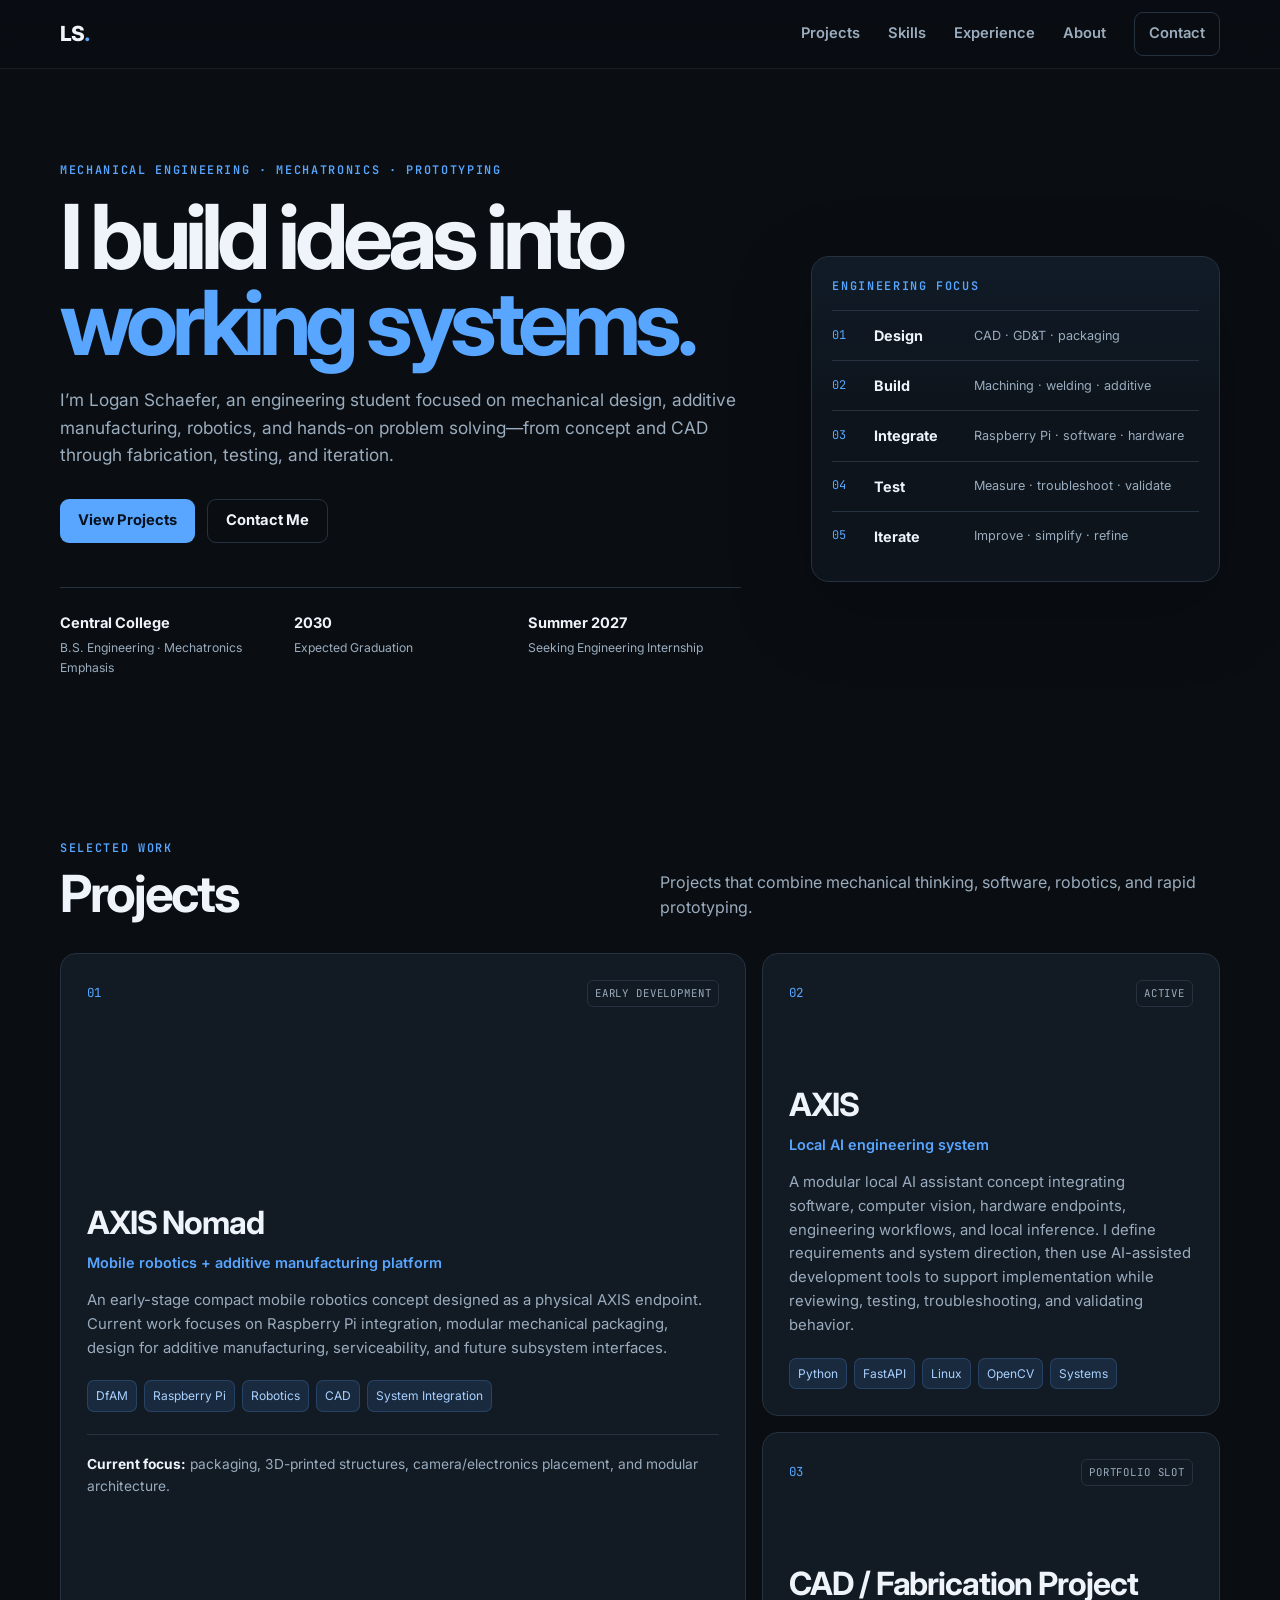
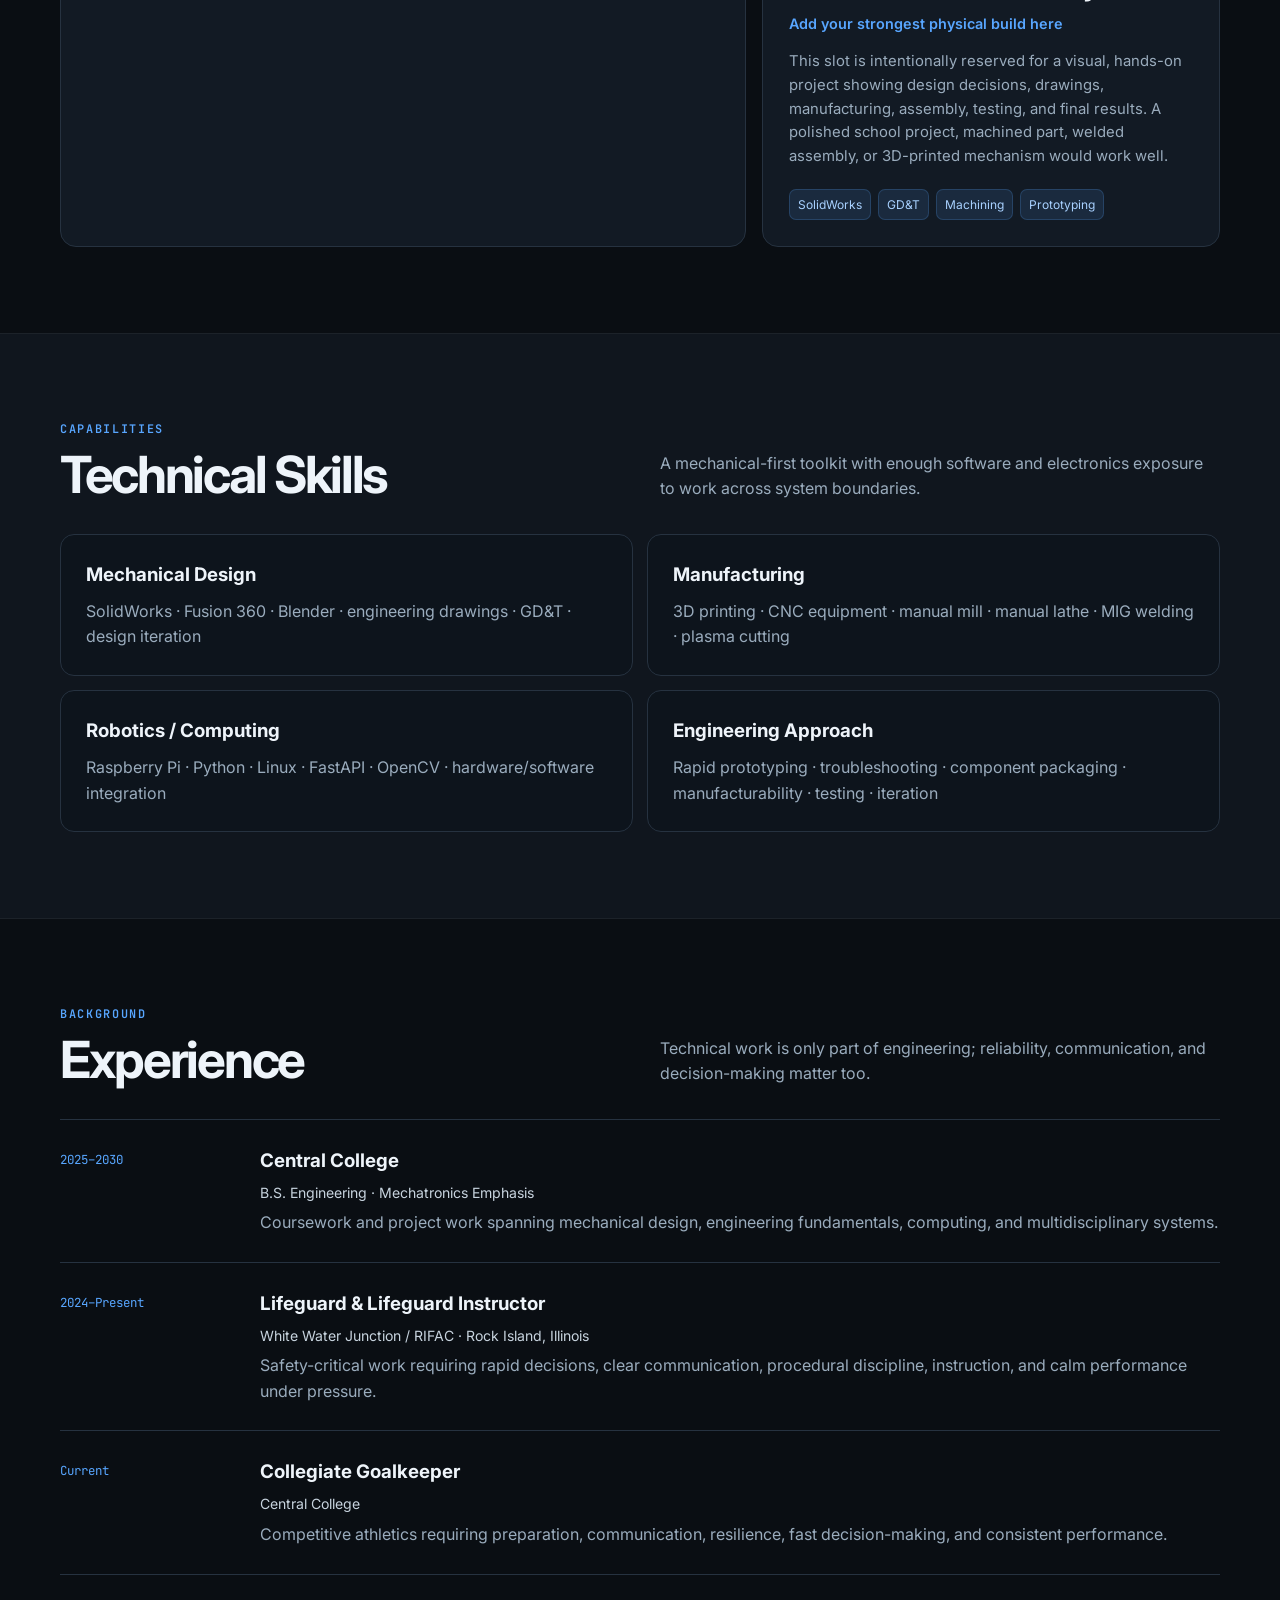
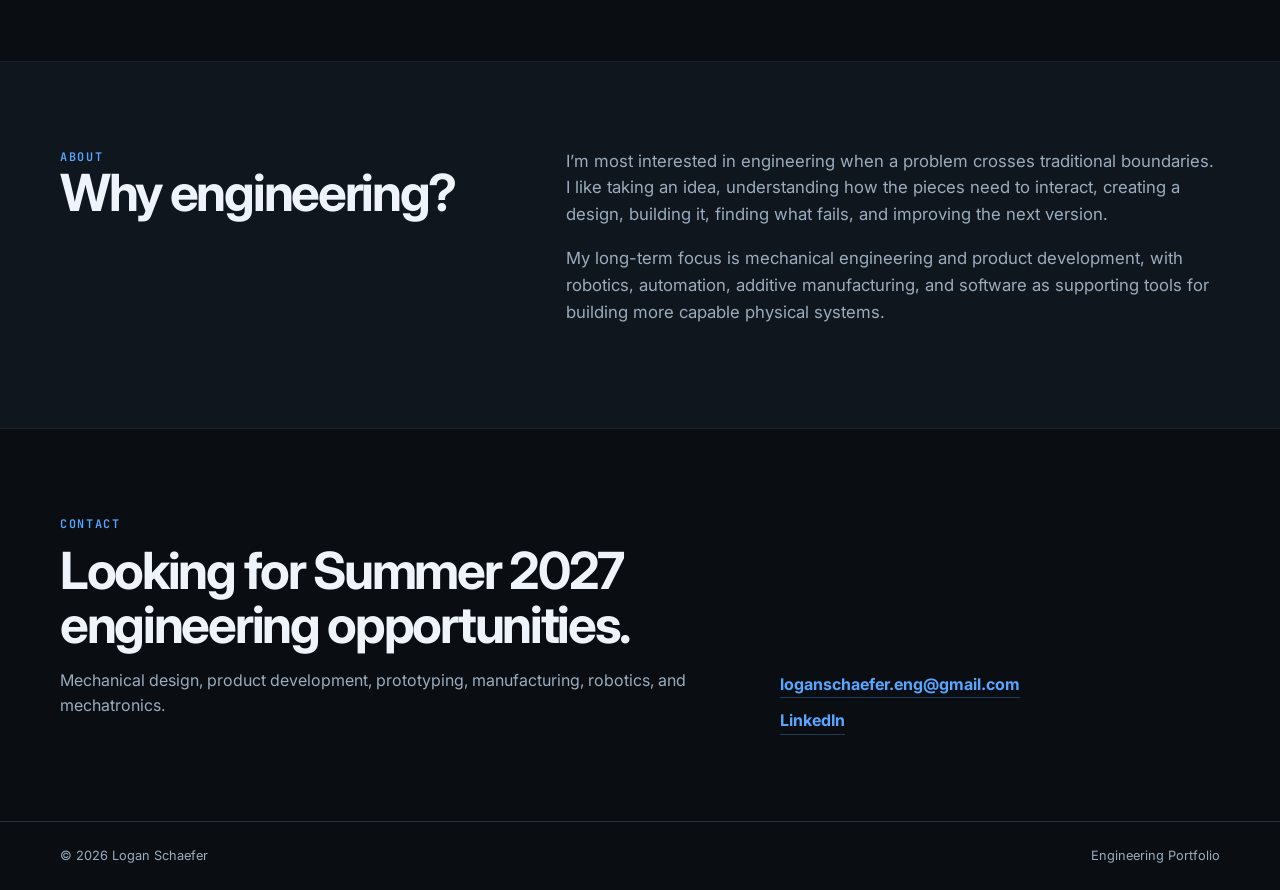
==== index.html @ a37763a6 "Add files via upload" ====
<!DOCTYPE html>
<html lang="en">
<head>
  <meta charset="UTF-8" />
  <meta name="viewport" content="width=device-width, initial-scale=1.0" />
  <meta name="description" content="Engineering portfolio of Logan Schaefer — mechanical engineering, mechatronics, CAD, prototyping, additive manufacturing, and robotics." />
  <title>Logan Schaefer | Engineering Portfolio</title>
  <link rel="preconnect" href="https://fonts.googleapis.com">
  <link rel="preconnect" href="https://fonts.gstatic.com" crossorigin>
  <link href="https://fonts.googleapis.com/css2?family=Inter:wght@400;500;600;700;800&family=JetBrains+Mono:wght@500;600&display=swap" rel="stylesheet">
  <link rel="stylesheet" href="styles.css" />
</head>
<body>
  <header class="site-header">
    <div class="container nav-wrap">
      <a class="brand" href="#top">LS<span>.</span></a>
      <nav class="nav" aria-label="Primary navigation">
        <a href="#projects">Projects</a>
        <a href="#skills">Skills</a>
        <a href="#experience">Experience</a>
        <a href="#about">About</a>
        <a class="nav-cta" href="#contact">Contact</a>
      </nav>
      <button class="menu-btn" aria-label="Toggle menu" aria-expanded="false">Menu</button>
    </div>
  </header>

  <main id="top">
    <section class="hero">
      <div class="container hero-grid">
        <div>
          <div class="eyebrow">MECHANICAL ENGINEERING · MECHATRONICS · PROTOTYPING</div>
          <h1>I build ideas into <span>working systems.</span></h1>
          <p class="hero-copy">
            I’m Logan Schaefer, an engineering student focused on mechanical design,
            additive manufacturing, robotics, and hands-on problem solving—from concept
            and CAD through fabrication, testing, and iteration.
          </p>
          <div class="hero-actions">
            <a class="btn primary" href="#projects">View Projects</a>
            <a class="btn secondary" href="#contact">Contact Me</a>
          </div>
          <div class="hero-meta">
            <div><strong>Central College</strong><span>B.S. Engineering · Mechatronics Emphasis</span></div>
            <div><strong>2030</strong><span>Expected Graduation</span></div>
            <div><strong>Summer 2027</strong><span>Seeking Engineering Internship</span></div>
          </div>
        </div>

        <div class="hero-panel" aria-hidden="true">
          <div class="panel-label">ENGINEERING FOCUS</div>
          <div class="system-line"><span>01</span><strong>Design</strong><em>CAD · GD&T · packaging</em></div>
          <div class="system-line"><span>02</span><strong>Build</strong><em>Machining · welding · additive</em></div>
          <div class="system-line"><span>03</span><strong>Integrate</strong><em>Raspberry Pi · software · hardware</em></div>
          <div class="system-line"><span>04</span><strong>Test</strong><em>Measure · troubleshoot · validate</em></div>
          <div class="system-line"><span>05</span><strong>Iterate</strong><em>Improve · simplify · refine</em></div>
        </div>
      </div>
    </section>

    <section class="section" id="projects">
      <div class="container">
        <div class="section-kicker">SELECTED WORK</div>
        <div class="section-head">
          <h2>Projects</h2>
          <p>Projects that combine mechanical thinking, software, robotics, and rapid prototyping.</p>
        </div>

        <div class="projects-grid">
          <article class="project-card featured">
            <div class="project-top">
              <span class="project-index">01</span>
              <span class="status">EARLY DEVELOPMENT</span>
            </div>
            <h3>AXIS Nomad</h3>
            <p class="project-subtitle">Mobile robotics + additive manufacturing platform</p>
            <p>
              An early-stage compact mobile robotics concept designed as a physical AXIS endpoint.
              Current work focuses on Raspberry Pi integration, modular mechanical packaging,
              design for additive manufacturing, serviceability, and future subsystem interfaces.
            </p>
            <div class="tags">
              <span>DfAM</span><span>Raspberry Pi</span><span>Robotics</span><span>CAD</span><span>System Integration</span>
            </div>
            <div class="project-note">
              <strong>Current focus:</strong> packaging, 3D-printed structures, camera/electronics placement, and modular architecture.
            </div>
          </article>

          <article class="project-card">
            <div class="project-top">
              <span class="project-index">02</span>
              <span class="status">ACTIVE</span>
            </div>
            <h3>AXIS</h3>
            <p class="project-subtitle">Local AI engineering system</p>
            <p>
              A modular local AI assistant concept integrating software, computer vision,
              hardware endpoints, engineering workflows, and local inference. I define
              requirements and system direction, then use AI-assisted development tools to
              support implementation while reviewing, testing, troubleshooting, and validating behavior.
            </p>
            <div class="tags">
              <span>Python</span><span>FastAPI</span><span>Linux</span><span>OpenCV</span><span>Systems</span>
            </div>
          </article>

          <article class="project-card">
            <div class="project-top">
              <span class="project-index">03</span>
              <span class="status">PORTFOLIO SLOT</span>
            </div>
            <h3>CAD / Fabrication Project</h3>
            <p class="project-subtitle">Add your strongest physical build here</p>
            <p>
              This slot is intentionally reserved for a visual, hands-on project showing
              design decisions, drawings, manufacturing, assembly, testing, and final results.
              A polished school project, machined part, welded assembly, or 3D-printed mechanism would work well.
            </p>
            <div class="tags">
              <span>SolidWorks</span><span>GD&T</span><span>Machining</span><span>Prototyping</span>
            </div>
          </article>
        </div>
      </div>
    </section>

    <section class="section alt" id="skills">
      <div class="container">
        <div class="section-kicker">CAPABILITIES</div>
        <div class="section-head">
          <h2>Technical Skills</h2>
          <p>A mechanical-first toolkit with enough software and electronics exposure to work across system boundaries.</p>
        </div>

        <div class="skills-grid">
          <div class="skill-group">
            <h3>Mechanical Design</h3>
            <p>SolidWorks · Fusion 360 · Blender · engineering drawings · GD&T · design iteration</p>
          </div>
          <div class="skill-group">
            <h3>Manufacturing</h3>
            <p>3D printing · CNC equipment · manual mill · manual lathe · MIG welding · plasma cutting</p>
          </div>
          <div class="skill-group">
            <h3>Robotics / Computing</h3>
            <p>Raspberry Pi · Python · Linux · FastAPI · OpenCV · hardware/software integration</p>
          </div>
          <div class="skill-group">
            <h3>Engineering Approach</h3>
            <p>Rapid prototyping · troubleshooting · component packaging · manufacturability · testing · iteration</p>
          </div>
        </div>
      </div>
    </section>

    <section class="section" id="experience">
      <div class="container">
        <div class="section-kicker">BACKGROUND</div>
        <div class="section-head">
          <h2>Experience</h2>
          <p>Technical work is only part of engineering; reliability, communication, and decision-making matter too.</p>
        </div>

        <div class="timeline">
          <div class="timeline-item">
            <div class="timeline-date">2025–2030</div>
            <div>
              <h3>Central College</h3>
              <p class="muted">B.S. Engineering · Mechatronics Emphasis</p>
              <p>Coursework and project work spanning mechanical design, engineering fundamentals, computing, and multidisciplinary systems.</p>
            </div>
          </div>
          <div class="timeline-item">
            <div class="timeline-date">2024–Present</div>
            <div>
              <h3>Lifeguard & Lifeguard Instructor</h3>
              <p class="muted">White Water Junction / RIFAC · Rock Island, Illinois</p>
              <p>Safety-critical work requiring rapid decisions, clear communication, procedural discipline, instruction, and calm performance under pressure.</p>
            </div>
          </div>
          <div class="timeline-item">
            <div class="timeline-date">Current</div>
            <div>
              <h3>Collegiate Goalkeeper</h3>
              <p class="muted">Central College</p>
              <p>Competitive athletics requiring preparation, communication, resilience, fast decision-making, and consistent performance.</p>
            </div>
          </div>
        </div>
      </div>
    </section>

    <section class="section alt" id="about">
      <div class="container about-grid">
        <div>
          <div class="section-kicker">ABOUT</div>
          <h2>Why engineering?</h2>
        </div>
        <div class="about-copy">
          <p>
            I’m most interested in engineering when a problem crosses traditional boundaries.
            I like taking an idea, understanding how the pieces need to interact, creating a design,
            building it, finding what fails, and improving the next version.
          </p>
          <p>
            My long-term focus is mechanical engineering and product development, with robotics,
            automation, additive manufacturing, and software as supporting tools for building more capable physical systems.
          </p>
        </div>
      </div>
    </section>

    <section class="section contact" id="contact">
      <div class="container contact-wrap">
        <div>
          <div class="section-kicker">CONTACT</div>
          <h2>Looking for Summer 2027 engineering opportunities.</h2>
          <p>Mechanical design, product development, prototyping, manufacturing, robotics, and mechatronics.</p>
        </div>
        <div class="contact-links">
          <a href="mailto:loganschaefer.eng@gmail.com">loganschaefer.eng@gmail.com</a>
          <a href="https://www.linkedin.com/in/logan-schaefer-3a1885432" target="_blank" rel="noopener">LinkedIn</a>
        </div>
      </div>
    </section>
  </main>

  <footer>
    <div class="container footer-wrap">
      <span>© <span id="year"></span> Logan Schaefer</span>
      <span>Engineering Portfolio</span>
    </div>
  </footer>

  <script src="script.js"></script>
</body>
</html>
---- styles.css ----
:root {
  --bg: #0a0e13;
  --bg-soft: #10161e;
  --panel: #121a24;
  --panel-2: #0d141c;
  --line: #263240;
  --text: #eef4fa;
  --muted: #9aacbd;
  --accent: #58a6ff;
  --accent-soft: rgba(88, 166, 255, 0.12);
  --max: 1160px;
}

* { box-sizing: border-box; }
html { scroll-behavior: smooth; }
body {
  margin: 0;
  background: var(--bg);
  color: var(--text);
  font-family: "Inter", system-ui, sans-serif;
  line-height: 1.6;
}

a { color: inherit; text-decoration: none; }
.container { width: min(calc(100% - 40px), var(--max)); margin: 0 auto; }

.site-header {
  position: sticky;
  top: 0;
  z-index: 100;
  border-bottom: 1px solid rgba(255,255,255,.07);
  background: rgba(10,14,19,.85);
  backdrop-filter: blur(14px);
}
.nav-wrap { height: 68px; display: flex; align-items: center; justify-content: space-between; }
.brand { font-weight: 800; font-size: 1.3rem; letter-spacing: -.04em; }
.brand span { color: var(--accent); }
.nav { display: flex; gap: 28px; align-items: center; }
.nav a { color: var(--muted); font-size: .92rem; font-weight: 600; }
.nav a:hover { color: var(--text); }
.nav-cta {
  padding: 9px 14px;
  border: 1px solid var(--line);
  border-radius: 9px;
}
.menu-btn {
  display: none;
  color: var(--text);
  background: transparent;
  border: 1px solid var(--line);
  padding: 8px 11px;
  border-radius: 8px;
}

.hero { padding: 92px 0 76px; }
.hero-grid { display: grid; grid-template-columns: 1.25fr .75fr; gap: 70px; align-items: center; }
.eyebrow, .section-kicker, .panel-label {
  font-family: "JetBrains Mono", monospace;
  font-size: .74rem;
  letter-spacing: .14em;
  color: var(--accent);
  font-weight: 600;
}
h1 {
  margin: 14px 0 20px;
  font-size: clamp(3rem, 7vw, 6.2rem);
  line-height: .96;
  letter-spacing: -.065em;
}
h1 span { color: var(--accent); }
.hero-copy { max-width: 760px; color: var(--muted); font-size: 1.08rem; }
.hero-actions { display: flex; gap: 12px; margin-top: 30px; }
.btn {
  display: inline-flex;
  align-items: center;
  justify-content: center;
  min-height: 44px;
  padding: 0 18px;
  border-radius: 9px;
  font-weight: 700;
  font-size: .92rem;
}
.btn.primary { background: var(--accent); color: #07111d; }
.btn.secondary { border: 1px solid var(--line); color: var(--text); }
.hero-meta {
  display: grid;
  grid-template-columns: repeat(3, 1fr);
  gap: 20px;
  margin-top: 44px;
  padding-top: 24px;
  border-top: 1px solid var(--line);
}
.hero-meta strong { display: block; font-size: .91rem; }
.hero-meta span { display: block; margin-top: 3px; color: var(--muted); font-size: .76rem; }

.hero-panel {
  background:
    linear-gradient(180deg, rgba(88,166,255,.05), transparent 45%),
    var(--panel-2);
  border: 1px solid var(--line);
  border-radius: 18px;
  padding: 20px;
  box-shadow: 0 24px 80px rgba(0,0,0,.28);
}
.panel-label { margin-bottom: 14px; }
.system-line {
  display: grid;
  grid-template-columns: 32px 90px 1fr;
  align-items: center;
  gap: 10px;
  padding: 13px 0;
  border-top: 1px solid var(--line);
}
.system-line span { font-family: "JetBrains Mono"; color: var(--accent); font-size: .75rem; }
.system-line strong { font-size: .9rem; }
.system-line em { color: var(--muted); font-style: normal; font-size: .79rem; }

.section { padding: 86px 0; }
.section.alt { background: var(--bg-soft); border-top: 1px solid rgba(255,255,255,.05); border-bottom: 1px solid rgba(255,255,255,.05); }
.section-head {
  display: flex;
  align-items: end;
  justify-content: space-between;
  gap: 30px;
  margin: 9px 0 32px;
}
.section-head h2, .about-grid h2, .contact h2 {
  margin: 0;
  font-size: clamp(2rem, 4vw, 3.4rem);
  letter-spacing: -.045em;
  line-height: 1.05;
}
.section-head p { max-width: 560px; color: var(--muted); margin: 0; }

.projects-grid { display: grid; grid-template-columns: 1.2fr .8fr; gap: 16px; }
.project-card {
  min-height: 330px;
  padding: 26px;
  background: var(--panel);
  border: 1px solid var(--line);
  border-radius: 16px;
}
.project-card.featured { grid-row: span 2; min-height: 676px; }
.project-top { display: flex; align-items: center; justify-content: space-between; margin-bottom: 72px; }
.featured .project-top { margin-bottom: 190px; }
.project-index { font-family: "JetBrains Mono"; color: var(--accent); font-size: .78rem; }
.status {
  font-family: "JetBrains Mono";
  font-size: .67rem;
  letter-spacing: .08em;
  border: 1px solid var(--line);
  color: var(--muted);
  padding: 4px 7px;
  border-radius: 6px;
}
.project-card h3 { margin: 0; font-size: 2rem; letter-spacing: -.035em; }
.project-subtitle { color: var(--accent); font-weight: 600; margin: 3px 0 14px; font-size: .9rem; }
.project-card > p:not(.project-subtitle) { color: var(--muted); font-size: .93rem; }
.tags { display: flex; flex-wrap: wrap; gap: 7px; margin-top: 20px; }
.tags span { background: var(--accent-soft); color: #a8d1ff; border: 1px solid rgba(88,166,255,.2); padding: 5px 8px; border-radius: 7px; font-size: .75rem; }
.project-note { margin-top: 22px; padding-top: 18px; border-top: 1px solid var(--line); color: var(--muted); font-size: .86rem; }
.project-note strong { color: var(--text); }

.skills-grid { display: grid; grid-template-columns: repeat(2, 1fr); gap: 14px; }
.skill-group { padding: 25px; border: 1px solid var(--line); border-radius: 14px; background: var(--panel-2); }
.skill-group h3 { margin: 0 0 9px; }
.skill-group p { margin: 0; color: var(--muted); }

.timeline { border-top: 1px solid var(--line); }
.timeline-item {
  display: grid;
  grid-template-columns: 170px 1fr;
  gap: 30px;
  padding: 26px 0;
  border-bottom: 1px solid var(--line);
}
.timeline-date { font-family: "JetBrains Mono"; color: var(--accent); font-size: .78rem; padding-top: 4px; }
.timeline h3 { margin: 0; }
.timeline p { margin: 6px 0 0; color: var(--muted); }
.timeline .muted { color: #c7d3de; font-size: .88rem; }

.about-grid { display: grid; grid-template-columns: .8fr 1.2fr; gap: 70px; }
.about-copy p { color: var(--muted); font-size: 1.05rem; margin-top: 0; }

.contact-wrap { display: grid; grid-template-columns: 1.2fr .8fr; gap: 60px; align-items: end; }
.contact h2 { margin: 10px 0 14px; max-width: 720px; }
.contact p { color: var(--muted); }
.contact-links { display: flex; flex-direction: column; gap: 10px; align-items: flex-start; }
.contact-links a { color: var(--accent); font-weight: 700; border-bottom: 1px solid rgba(88,166,255,.3); }

footer { border-top: 1px solid var(--line); padding: 24px 0; color: var(--muted); font-size: .8rem; }
.footer-wrap { display: flex; justify-content: space-between; }

@media (max-width: 820px) {
  .nav { display: none; position: absolute; left: 20px; right: 20px; top: 72px; padding: 16px; background: var(--panel); border: 1px solid var(--line); border-radius: 12px; flex-direction: column; align-items: stretch; }
  .nav.open { display: flex; }
  .menu-btn { display: block; }
  .hero { padding-top: 62px; }
  .hero-grid, .about-grid, .contact-wrap { grid-template-columns: 1fr; gap: 38px; }
  .hero-meta { grid-template-columns: 1fr; }
  .projects-grid { grid-template-columns: 1fr; }
  .project-card.featured { min-height: auto; grid-row: auto; }
  .featured .project-top, .project-top { margin-bottom: 70px; }
  .skills-grid { grid-template-columns: 1fr; }
  .section-head { display: block; }
  .section-head p { margin-top: 12px; }
  .timeline-item { grid-template-columns: 1fr; gap: 5px; }
}

@media (max-width: 520px) {
  .container { width: min(calc(100% - 28px), var(--max)); }
  h1 { font-size: 3.35rem; }
  .hero-actions { flex-direction: column; }
  .btn { width: 100%; }
  .system-line { grid-template-columns: 28px 80px 1fr; }
}
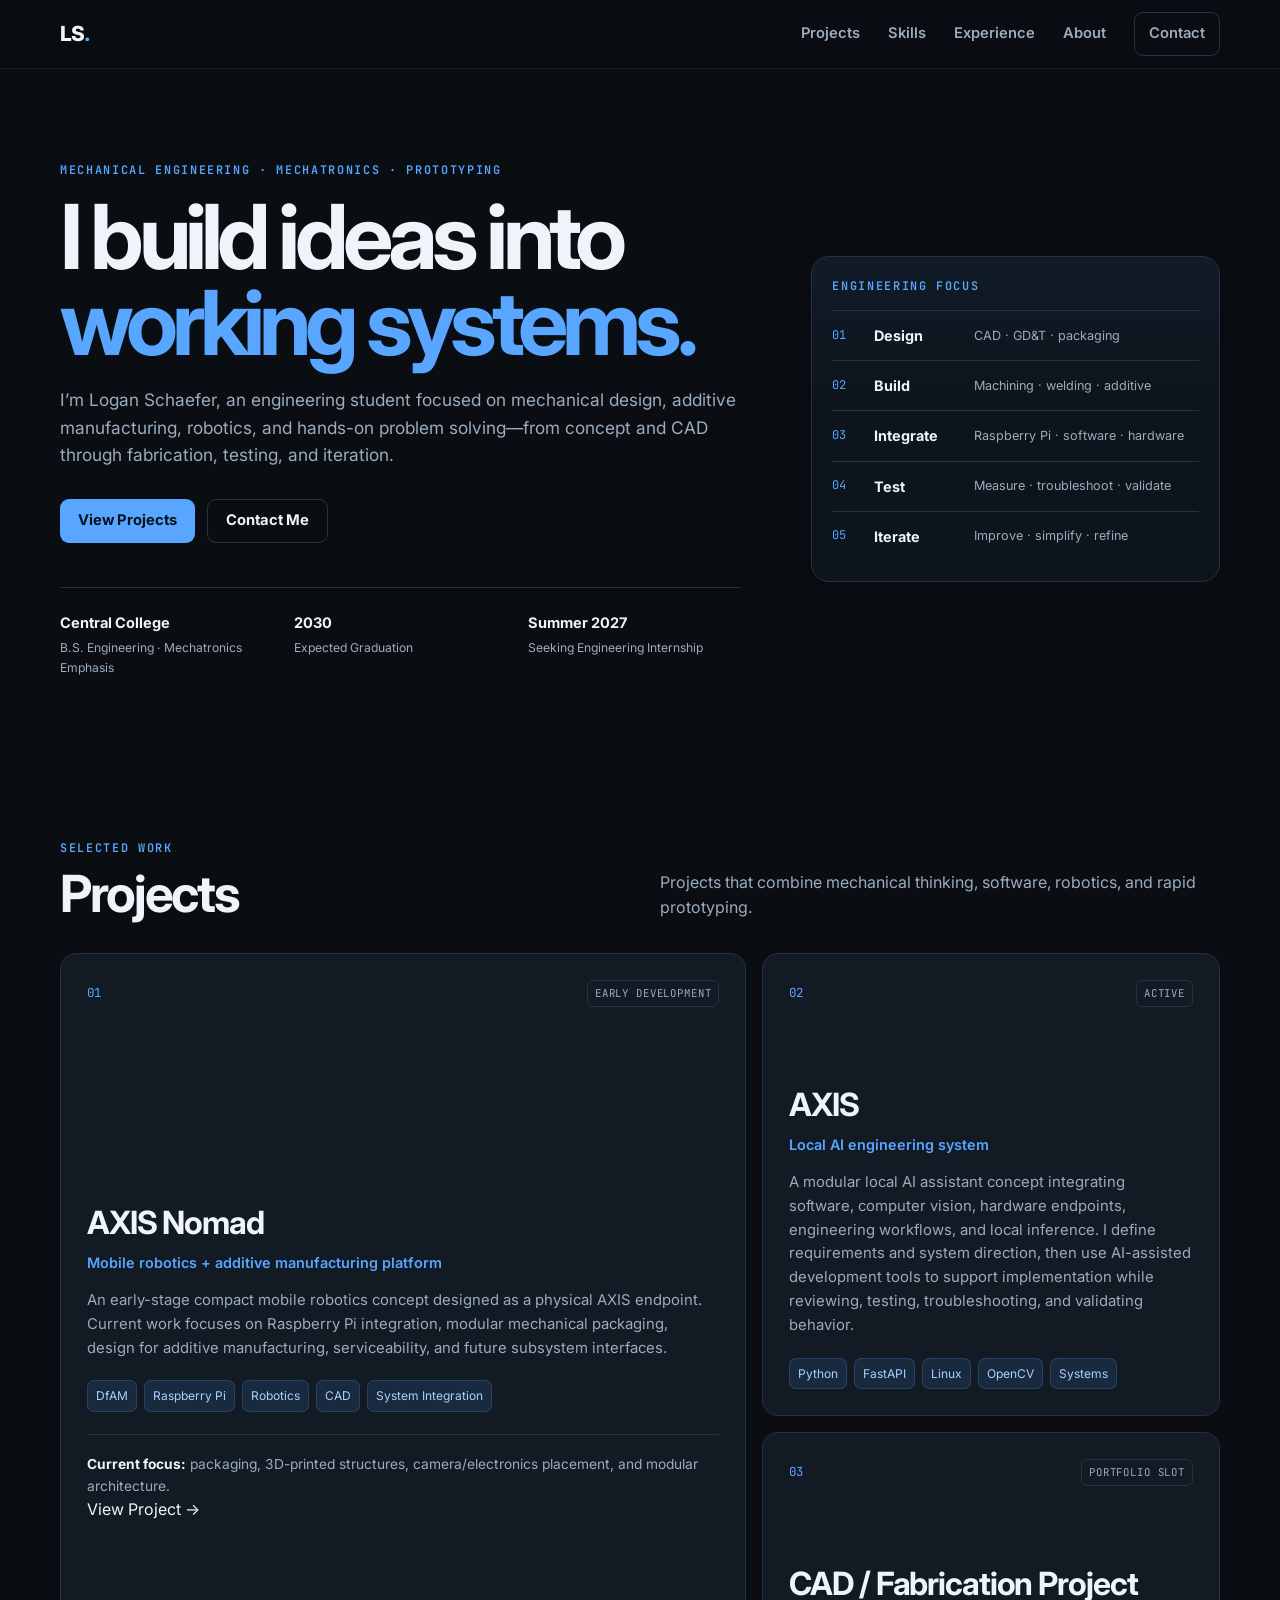
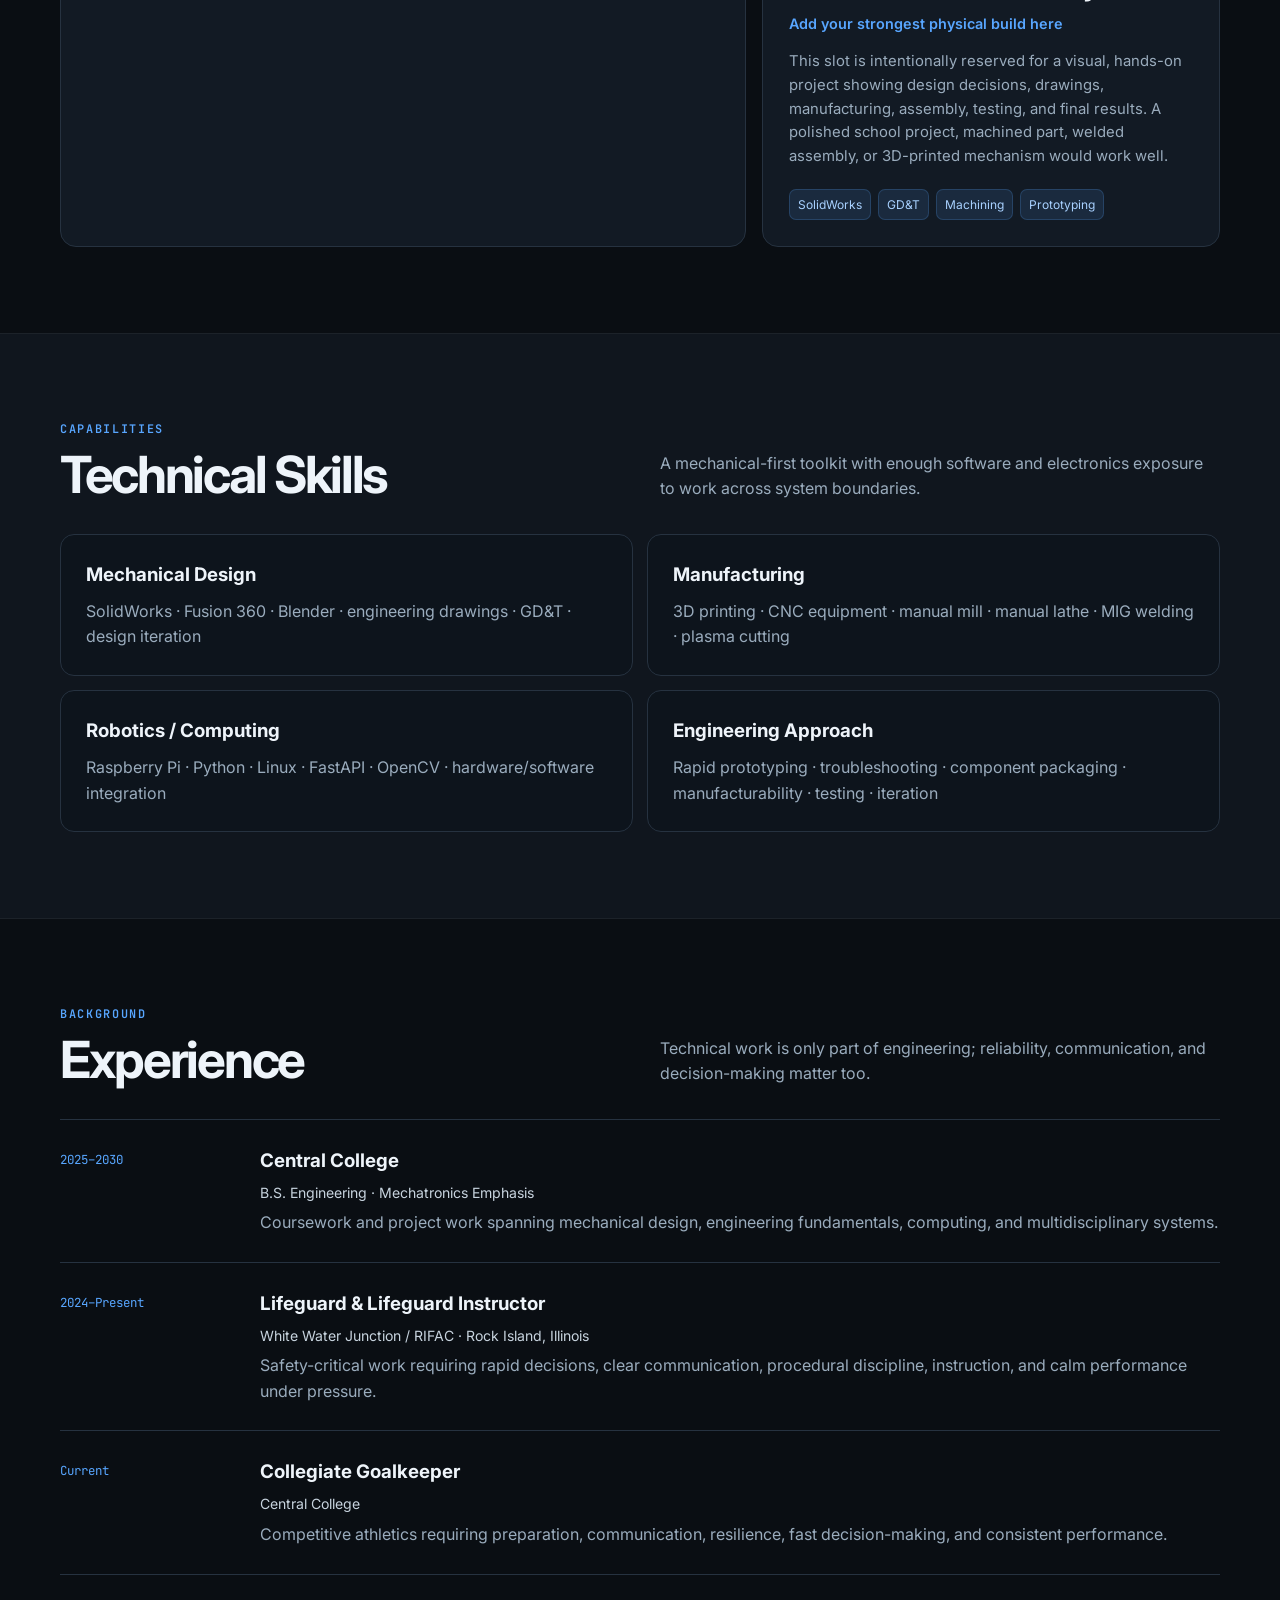
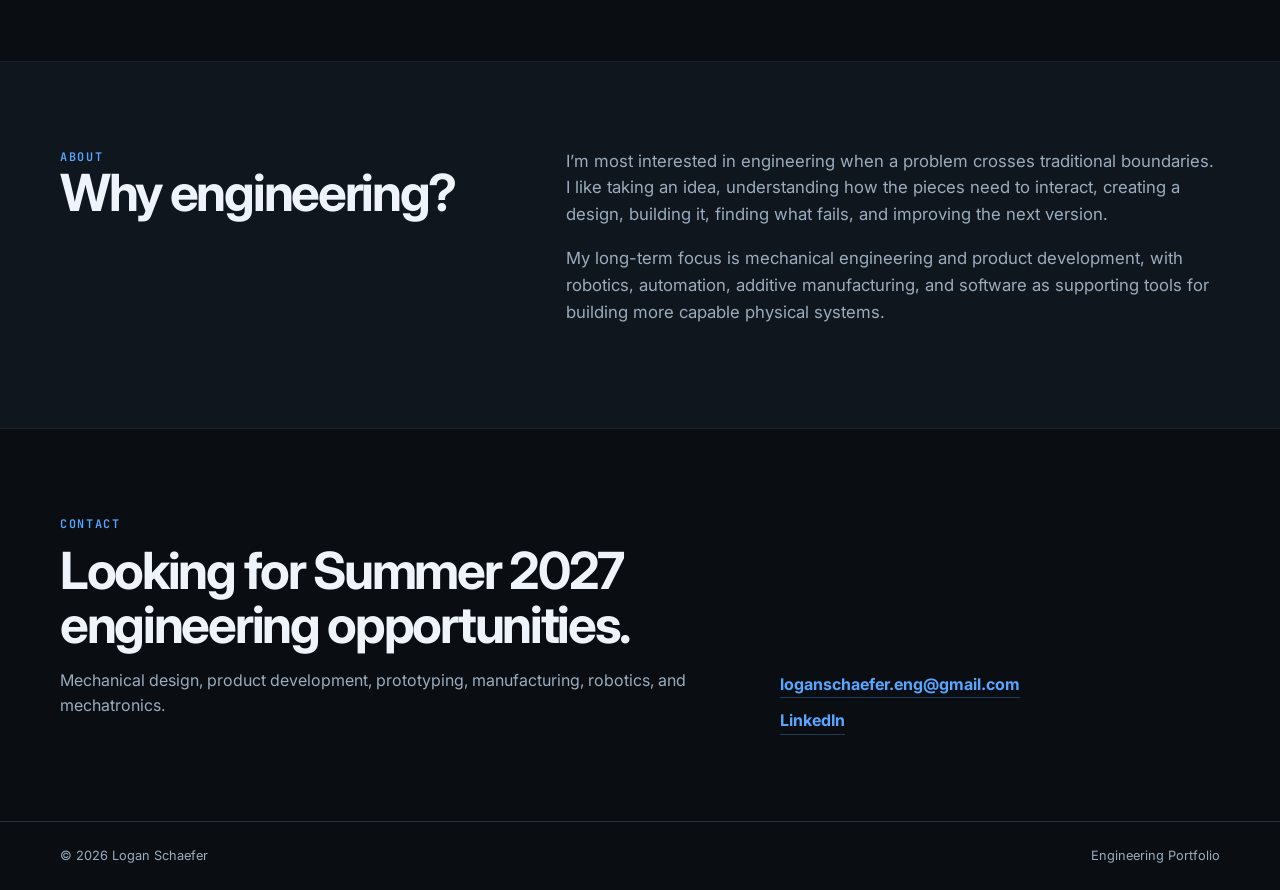
==== commit cb87f499: "Update index.html" ====
--- a/index.html
+++ b/index.html
@@ -85,6 +85,10 @@
             <div class="project-note">
               <strong>Current focus:</strong> packaging, 3D-printed structures, camera/electronics placement, and modular architecture.
             </div>
+
+            <a class="project-link" href="projects/nomad.html">
+              View Project <span>→</span>
+            </a>
           </article>
 
           <article class="project-card">
@@ -220,7 +224,7 @@
         </div>
         <div class="contact-links">
           <a href="mailto:loganschaefer.eng@gmail.com">loganschaefer.eng@gmail.com</a>
-          <a href="https://www.linkedin.com/in/logan-schaefer-3a1885432" target="_blank" rel="noopener">LinkedIn</a>
+          <a href="https://www.linkedin.com/in/logan-schaefer-engineering" target="_blank" rel="noopener">LinkedIn</a>
         </div>
       </div>
     </section>
--- a/styles.css
+++ b/styles.css
@@ -214,3 +214,381 @@
   .btn { width: 100%; }
   .system-line { grid-template-columns: 28px 80px 1fr; }
 }
+
+/* =========================================================
+   PROJECT DETAIL PAGES
+   ========================================================= */
+
+.project-hero {
+  padding: 70px 0 80px;
+}
+
+.back-link {
+  display: inline-block;
+  margin-bottom: 45px;
+  color: var(--muted);
+  font-size: 0.88rem;
+  font-weight: 600;
+}
+
+.back-link:hover {
+  color: var(--accent);
+}
+
+.project-hero-grid {
+  display: grid;
+  grid-template-columns: 1.3fr 0.7fr;
+  gap: 70px;
+  align-items: end;
+}
+
+.project-title {
+  margin: 12px 0 22px;
+  font-size: clamp(4rem, 9vw, 7.5rem);
+  line-height: 0.95;
+  letter-spacing: -0.07em;
+}
+
+.project-title span {
+  color: var(--accent);
+}
+
+.project-lead {
+  max-width: 780px;
+  color: var(--muted);
+  font-size: 1.08rem;
+}
+
+.project-tags {
+  margin-top: 26px;
+}
+
+.project-facts {
+  border-top: 1px solid var(--line);
+}
+
+.project-fact {
+  display: flex;
+  justify-content: space-between;
+  gap: 20px;
+  padding: 16px 0;
+  border-bottom: 1px solid var(--line);
+}
+
+.project-fact span {
+  font-family: "JetBrains Mono", monospace;
+  color: var(--accent);
+  font-size: 0.68rem;
+  letter-spacing: 0.08em;
+}
+
+.project-fact strong {
+  font-size: 0.88rem;
+  text-align: right;
+}
+
+.project-hero-image {
+  margin-top: 55px;
+  background: #ffffff;
+  border: 1px solid var(--line);
+  border-radius: 18px;
+  overflow: hidden;
+}
+
+.project-hero-image img {
+  display: block;
+  width: 100%;
+  height: auto;
+}
+
+.project-two-column {
+  display: grid;
+  grid-template-columns: 0.8fr 1.2fr;
+  gap: 80px;
+}
+
+.project-two-column h2 {
+  margin: 0;
+  font-size: clamp(2rem, 4vw, 3.6rem);
+  line-height: 1.05;
+  letter-spacing: -0.045em;
+}
+
+.project-copy p {
+  margin-top: 0;
+  color: var(--muted);
+  font-size: 1rem;
+}
+
+.design-goals-grid {
+  display: grid;
+  grid-template-columns: repeat(4, 1fr);
+  gap: 14px;
+}
+
+.design-goal {
+  padding: 24px;
+  background: var(--panel);
+  border: 1px solid var(--line);
+  border-radius: 14px;
+}
+
+.design-goal span {
+  font-family: "JetBrains Mono", monospace;
+  color: var(--accent);
+  font-size: 0.75rem;
+}
+
+.design-goal h3 {
+  margin: 40px 0 8px;
+  font-size: 1.25rem;
+}
+
+.design-goal p {
+  margin: 0;
+  color: var(--muted);
+  font-size: 0.88rem;
+}
+
+.engineering-image {
+  background: #ffffff;
+  border: 1px solid var(--line);
+  border-radius: 16px;
+  overflow: hidden;
+}
+
+.engineering-image img {
+  display: block;
+  width: 100%;
+  height: auto;
+}
+
+.engineering-image.large {
+  max-width: 100%;
+}
+
+.image-description {
+  max-width: 760px;
+  margin-top: 25px;
+}
+
+.image-description h3 {
+  margin-bottom: 8px;
+}
+
+.image-description p {
+  color: var(--muted);
+}
+
+.project-image-grid {
+  display: grid;
+  grid-template-columns: repeat(2, 1fr);
+  gap: 18px;
+}
+
+.engineering-card {
+  overflow: hidden;
+  background: var(--panel);
+  border: 1px solid var(--line);
+  border-radius: 16px;
+}
+
+.engineering-card img {
+  display: block;
+  width: 100%;
+  background: #ffffff;
+}
+
+.engineering-card-copy {
+  padding: 24px;
+}
+
+.engineering-card-copy h3 {
+  margin: 8px 0;
+}
+
+.engineering-card-copy p {
+  margin: 0;
+  color: var(--muted);
+  font-size: 0.9rem;
+}
+
+.mini-label {
+  font-family: "JetBrains Mono", monospace;
+  color: var(--accent);
+  font-size: 0.7rem;
+  letter-spacing: 0.1em;
+  font-weight: 600;
+}
+
+.project-feature-layout {
+  display: grid;
+  grid-template-columns: 1.2fr 0.8fr;
+  gap: 60px;
+  align-items: center;
+}
+
+.project-feature-layout.reverse {
+  grid-template-columns: 0.8fr 1.2fr;
+}
+
+.project-feature-copy h2 {
+  margin: 10px 0 18px;
+  font-size: clamp(2rem, 4vw, 3.2rem);
+  line-height: 1.05;
+  letter-spacing: -0.045em;
+}
+
+.project-feature-copy p {
+  color: var(--muted);
+}
+
+.current-design-grid {
+  display: grid;
+  grid-template-columns: repeat(2, 1fr);
+  gap: 40px;
+  margin-top: 35px;
+}
+
+.current-design-grid h3 {
+  margin: 8px 0;
+}
+
+.current-design-grid p {
+  color: var(--muted);
+}
+
+.status-grid {
+  display: grid;
+  grid-template-columns: repeat(2, 1fr);
+  gap: 18px;
+}
+
+.status-column {
+  padding: 30px;
+  border: 1px solid var(--line);
+  background: var(--panel);
+  border-radius: 16px;
+}
+
+.status-column h2 {
+  margin: 10px 0 22px;
+  font-size: 1.7rem;
+}
+
+.status-column ul {
+  margin: 0;
+  padding-left: 20px;
+  color: var(--muted);
+}
+
+.status-column li {
+  margin: 9px 0;
+}
+
+.cad-access {
+  display: grid;
+  grid-template-columns: 1fr 1fr;
+  gap: 60px;
+  align-items: center;
+}
+
+.cad-access h2 {
+  margin: 8px 0;
+  font-size: 2.4rem;
+  letter-spacing: -0.04em;
+}
+
+.cad-access p {
+  color: var(--muted);
+}
+
+.cad-buttons {
+  display: flex;
+  flex-wrap: wrap;
+  justify-content: flex-end;
+  gap: 10px;
+}
+
+.disabled-button {
+  opacity: 0.5;
+  cursor: default;
+}
+
+.next-project {
+  display: flex;
+  justify-content: space-between;
+  align-items: center;
+  padding: 30px 0;
+  border-top: 1px solid var(--line);
+  border-bottom: 1px solid var(--line);
+}
+
+.next-project span {
+  font-family: "JetBrains Mono", monospace;
+  color: var(--muted);
+  font-size: 0.72rem;
+  letter-spacing: 0.1em;
+}
+
+.next-project strong {
+  color: var(--accent);
+  font-size: 1.15rem;
+}
+
+
+/* PROJECT PAGE MOBILE */
+
+@media (max-width: 820px) {
+
+  .project-hero-grid,
+  .project-two-column,
+  .project-feature-layout,
+  .project-feature-layout.reverse,
+  .cad-access {
+    grid-template-columns: 1fr;
+    gap: 35px;
+  }
+
+  .design-goals-grid {
+    grid-template-columns: repeat(2, 1fr);
+  }
+
+  .project-image-grid,
+  .current-design-grid,
+  .status-grid {
+    grid-template-columns: 1fr;
+  }
+
+  .cad-buttons {
+    justify-content: flex-start;
+  }
+
+  .project-title {
+    font-size: 4.5rem;
+  }
+
+}
+
+
+@media (max-width: 520px) {
+
+  .design-goals-grid {
+    grid-template-columns: 1fr;
+  }
+
+  .project-title {
+    font-size: 3.7rem;
+  }
+
+  .project-hero {
+    padding-top: 45px;
+  }
+
+  .next-project {
+    align-items: flex-start;
+    flex-direction: column;
+    gap: 8px;
+  }
+
+}
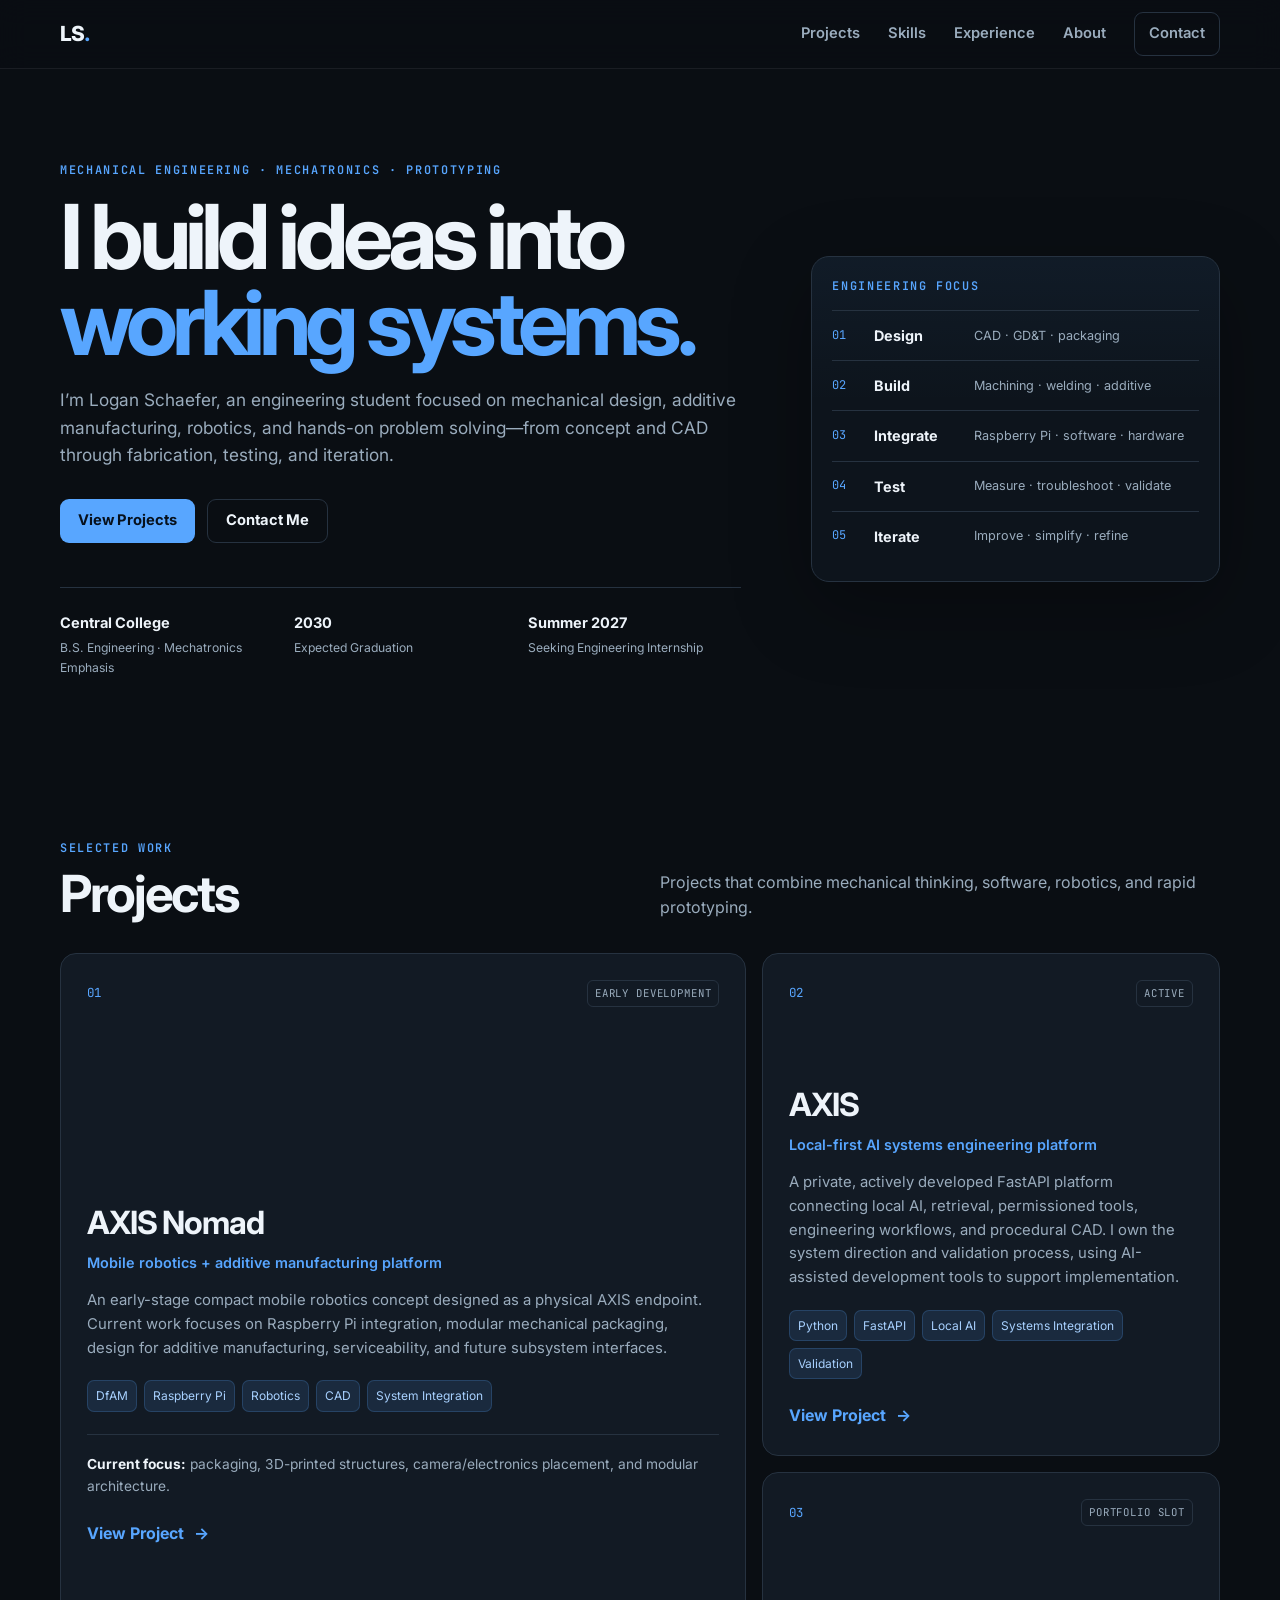
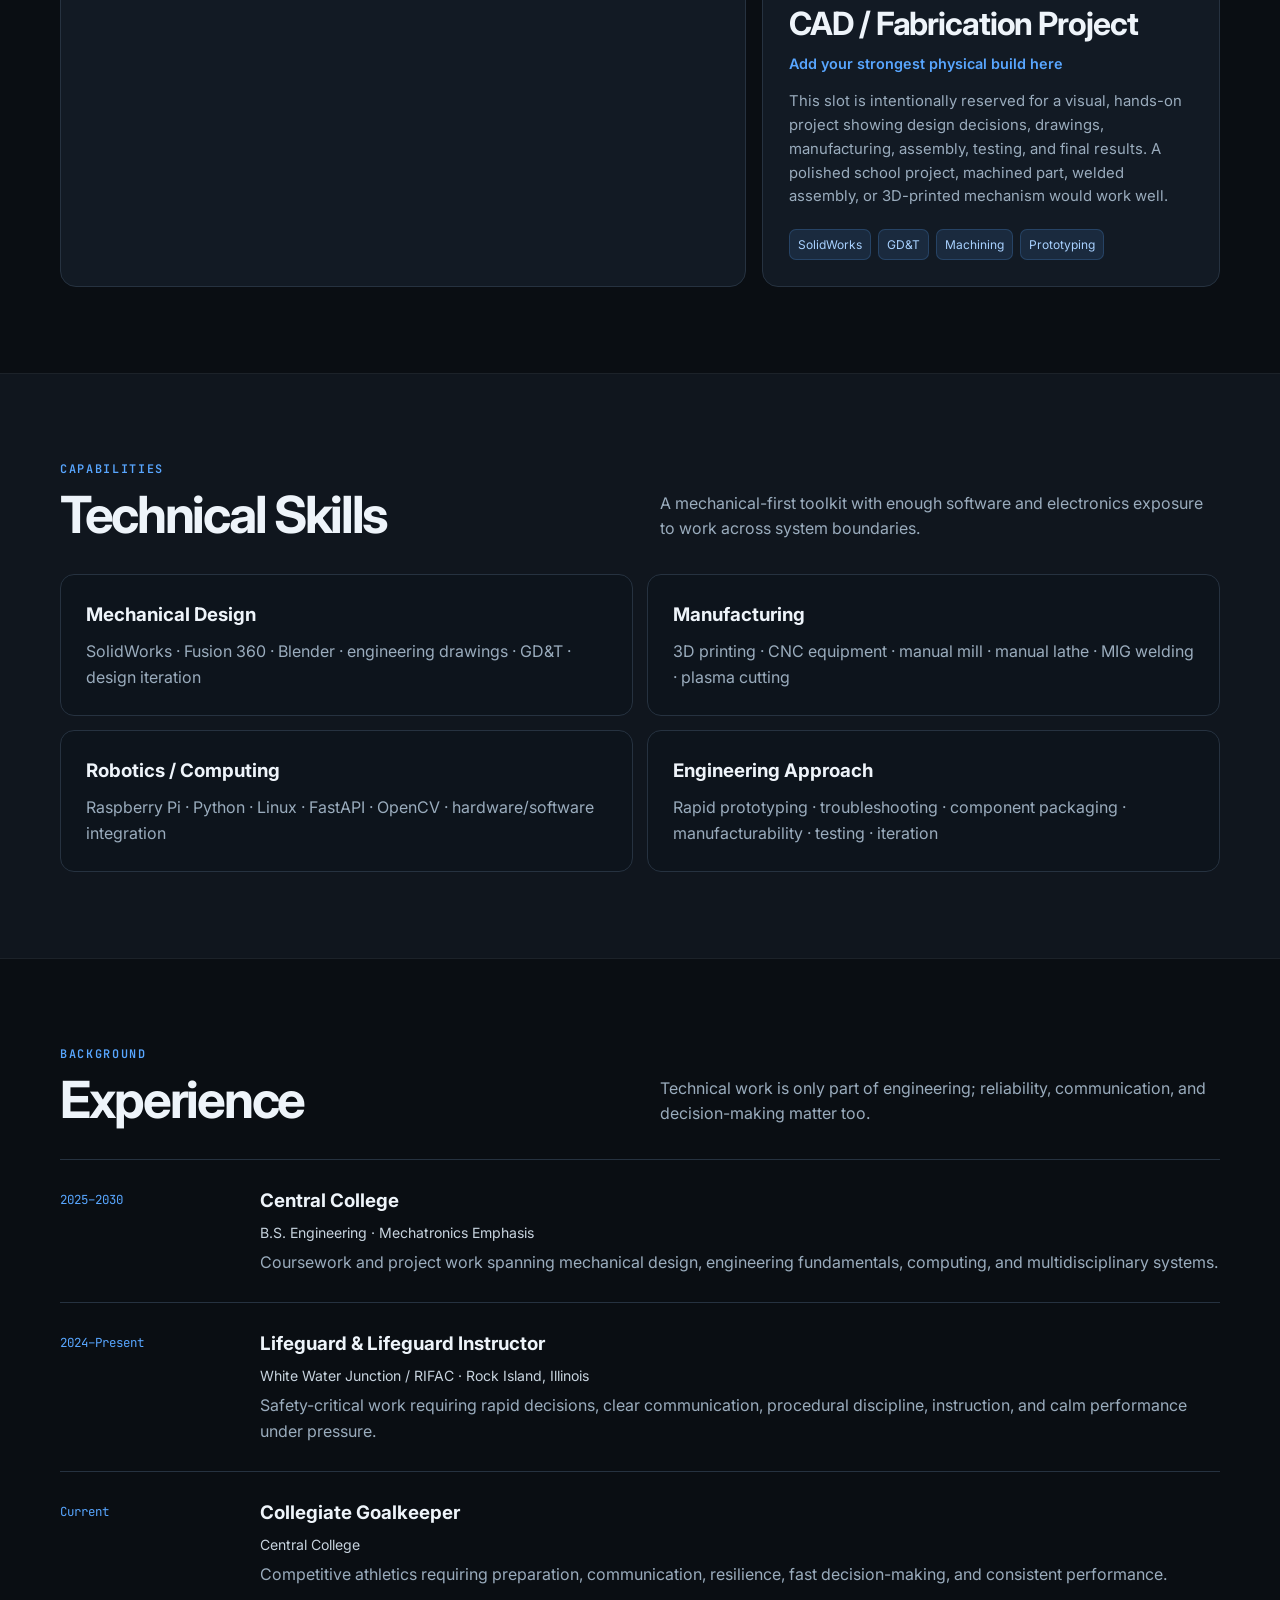
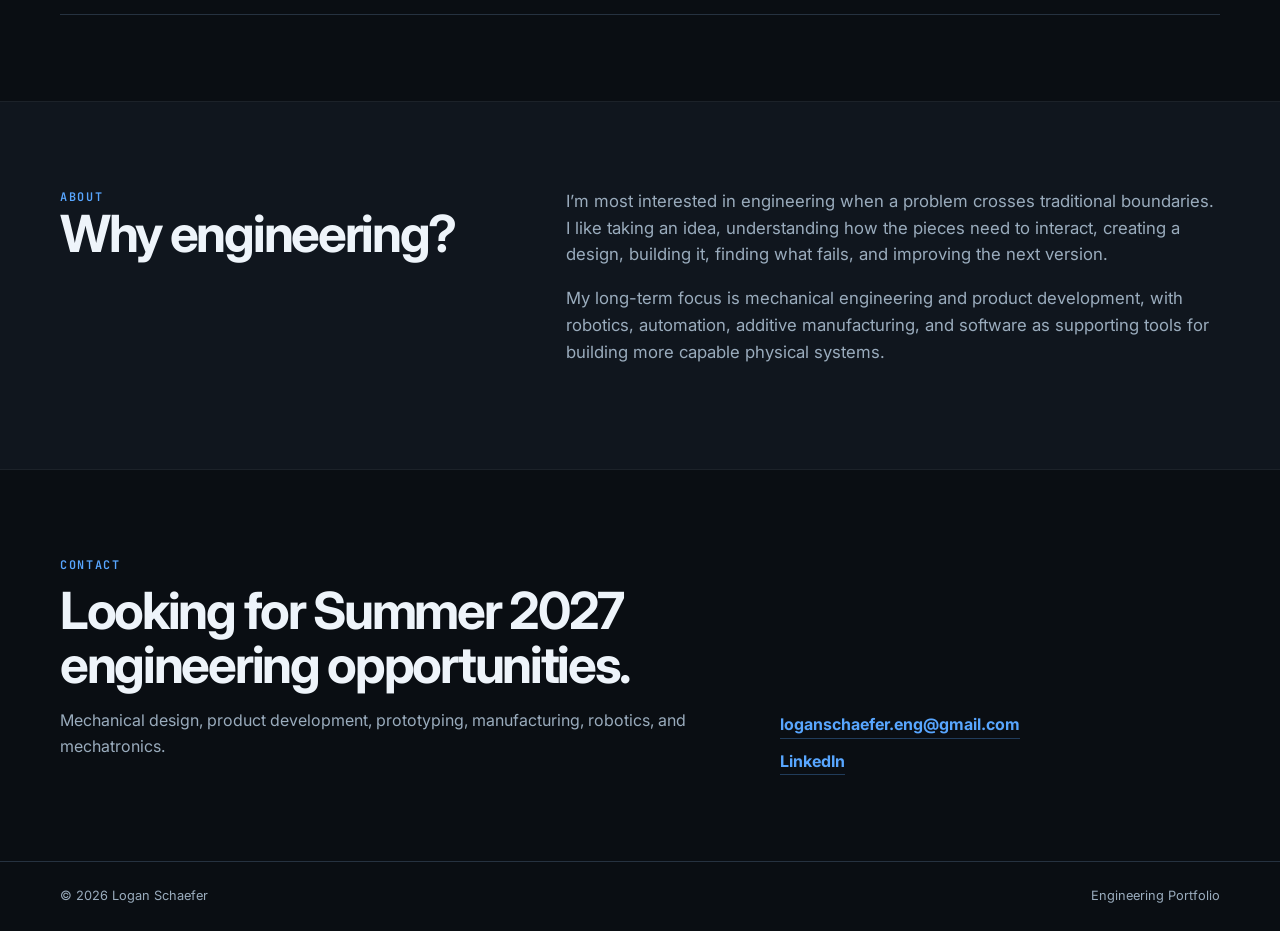
==== commit d05c0fe7: "Add AXIS engineering case study" ====
--- a/index.html
+++ b/index.html
@@ -97,16 +97,19 @@
               <span class="status">ACTIVE</span>
             </div>
             <h3>AXIS</h3>
-            <p class="project-subtitle">Local AI engineering system</p>
+            <p class="project-subtitle">Local-first AI systems engineering platform</p>
             <p>
-              A modular local AI assistant concept integrating software, computer vision,
-              hardware endpoints, engineering workflows, and local inference. I define
-              requirements and system direction, then use AI-assisted development tools to
-              support implementation while reviewing, testing, troubleshooting, and validating behavior.
+              A private, actively developed FastAPI platform connecting local AI, retrieval,
+              permissioned tools, engineering workflows, and procedural CAD. I own the system
+              direction and validation process, using AI-assisted development tools to support implementation.
             </p>
             <div class="tags">
-              <span>Python</span><span>FastAPI</span><span>Linux</span><span>OpenCV</span><span>Systems</span>
-            </div>
+              <span>Python</span><span>FastAPI</span><span>Local AI</span><span>Systems Integration</span><span>Validation</span>
+            </div>
+
+            <a class="project-link" href="projects/axis.html">
+              View Project <span>→</span>
+            </a>
           </article>
 
           <article class="project-card">
--- a/styles.css
+++ b/styles.css
@@ -592,3 +592,1384 @@
   }
 
 }
+
+/* Project detail links */
+
+.project-link {
+  display: inline-flex;
+  align-items: center;
+  gap: 10px;
+  margin-top: 24px;
+  color: var(--accent);
+  font-weight: 700;
+  text-decoration: none;
+  transition: gap 0.2s ease, opacity 0.2s ease;
+}
+
+.project-link span {
+  transition: transform 0.2s ease;
+}
+
+.project-link:hover {
+  opacity: 0.85;
+  gap: 14px;
+}
+
+.project-link:hover span {
+  transform: translateX(3px);
+}
+
+/* =========================================================
+   AXIS PROJECT PAGE
+   ========================================================= */
+
+.axis-hero {
+  background:
+    radial-gradient(circle at 78% 12%, rgba(88, 166, 255, 0.12), transparent 28%),
+    linear-gradient(180deg, rgba(88, 166, 255, 0.025), transparent 55%);
+}
+
+.axis-system-map {
+  margin-top: 58px;
+  padding: 22px;
+  overflow: hidden;
+  border: 1px solid var(--line);
+  border-radius: 18px;
+  background:
+    linear-gradient(rgba(88, 166, 255, 0.035) 1px, transparent 1px),
+    linear-gradient(90deg, rgba(88, 166, 255, 0.035) 1px, transparent 1px),
+    var(--panel-2);
+  background-size: 28px 28px;
+  box-shadow: 0 28px 80px rgba(0, 0, 0, 0.26);
+}
+
+.axis-map-head {
+  display: flex;
+  align-items: center;
+  justify-content: space-between;
+  gap: 20px;
+  margin-bottom: 18px;
+  font-family: "JetBrains Mono", monospace;
+  color: var(--muted);
+  font-size: 0.68rem;
+  letter-spacing: 0.1em;
+}
+
+.axis-map-state {
+  display: inline-flex;
+  align-items: center;
+  gap: 7px;
+  color: #a8d1ff;
+}
+
+.axis-map-state i {
+  width: 7px;
+  height: 7px;
+  border-radius: 50%;
+  background: #58a6ff;
+  box-shadow: 0 0 14px rgba(88, 166, 255, 0.85);
+}
+
+.axis-map-grid {
+  display: grid;
+  grid-template-columns: 1fr auto 1fr auto 1fr;
+  gap: 14px;
+  align-items: stretch;
+}
+
+.axis-map-block {
+  display: flex;
+  min-height: 150px;
+  flex-direction: column;
+  justify-content: flex-end;
+  padding: 20px;
+  border: 1px solid var(--line);
+  border-radius: 13px;
+  background: rgba(10, 14, 19, 0.9);
+}
+
+.axis-map-block.emphasized {
+  border-color: rgba(88, 166, 255, 0.55);
+  background: linear-gradient(180deg, rgba(88, 166, 255, 0.13), rgba(10, 14, 19, 0.94));
+}
+
+.axis-map-block span,
+.axis-card-top > span:first-child,
+.axis-validation-result > span {
+  font-family: "JetBrains Mono", monospace;
+  color: var(--accent);
+  font-size: 0.67rem;
+  letter-spacing: 0.08em;
+}
+
+.axis-map-block strong {
+  margin-top: 22px;
+  font-size: 1rem;
+}
+
+.axis-map-block small {
+  margin-top: 4px;
+  color: var(--muted);
+  font-size: 0.76rem;
+}
+
+.axis-map-arrow {
+  display: grid;
+  place-items: center;
+  color: var(--accent);
+  font-family: "JetBrains Mono", monospace;
+}
+
+.axis-copy-stack p {
+  margin-bottom: 18px;
+}
+
+.axis-copy-stack,
+.axis-subsystem-card,
+.axis-local-panel,
+.axis-validation-result,
+.axis-access-note,
+.project-two-column > * {
+  min-width: 0;
+}
+
+.axis-copy-stack,
+.axis-subsystem-card,
+.axis-local-panel,
+.axis-validation-result,
+.project-two-column > *,
+.axis-access > * {
+  overflow-wrap: anywhere;
+}
+
+.axis-requirements {
+  display: flex;
+  flex-wrap: wrap;
+  gap: 8px;
+  margin-top: 26px;
+}
+
+.axis-requirements span {
+  padding: 8px 11px;
+  border: 1px solid var(--line);
+  border-radius: 8px;
+  background: var(--panel);
+  color: #c7d3de;
+  font-family: "JetBrains Mono", monospace;
+  font-size: 0.72rem;
+}
+
+.axis-architecture {
+  padding: 24px;
+  border: 1px solid var(--line);
+  border-radius: 18px;
+  background: var(--panel-2);
+}
+
+.axis-arch-row {
+  display: grid;
+  grid-template-columns: 150px 1fr;
+  align-items: center;
+  gap: 20px;
+  padding: 18px;
+  border: 1px solid var(--line);
+  border-radius: 12px;
+  background: var(--panel);
+}
+
+.axis-arch-row.boundary {
+  border-color: rgba(88, 166, 255, 0.5);
+  box-shadow: inset 3px 0 0 var(--accent);
+}
+
+.axis-arch-label {
+  color: var(--accent);
+  font-family: "JetBrains Mono", monospace;
+  font-size: 0.72rem;
+  letter-spacing: 0.08em;
+}
+
+.axis-arch-items {
+  display: grid;
+  grid-template-columns: repeat(4, 1fr);
+  gap: 8px;
+}
+
+.axis-arch-items span {
+  padding: 10px;
+  border-radius: 8px;
+  background: var(--panel-2);
+  color: #c7d3de;
+  font-size: 0.79rem;
+  text-align: center;
+}
+
+.axis-arch-connector {
+  height: 28px;
+  color: var(--accent);
+  font-family: "JetBrains Mono", monospace;
+  text-align: center;
+  line-height: 28px;
+}
+
+.axis-lifecycle,
+.axis-workflow {
+  display: flex;
+  align-items: center;
+  justify-content: center;
+  gap: 11px;
+  padding: 18px;
+  border: 1px solid rgba(88, 166, 255, 0.4);
+  border-radius: 12px;
+  background: var(--accent-soft);
+}
+
+.axis-lifecycle span,
+.axis-workflow span {
+  color: var(--text);
+  font-family: "JetBrains Mono", monospace;
+  font-size: 0.76rem;
+}
+
+.axis-lifecycle b,
+.axis-workflow b {
+  color: var(--accent);
+  font-weight: 500;
+}
+
+.axis-arch-services {
+  display: grid;
+  grid-template-columns: repeat(4, 1fr);
+  gap: 10px;
+}
+
+.axis-arch-services div {
+  padding: 17px;
+  border: 1px solid var(--line);
+  border-radius: 11px;
+  background: var(--panel);
+}
+
+.axis-arch-services strong,
+.axis-arch-services small {
+  display: block;
+}
+
+.axis-arch-services strong {
+  font-size: 0.88rem;
+}
+
+.axis-arch-services small {
+  margin-top: 4px;
+  color: var(--muted);
+  font-size: 0.73rem;
+}
+
+.axis-architecture-note {
+  max-width: 850px;
+  margin: 18px 0 0;
+  color: var(--muted);
+  font-size: 0.85rem;
+}
+
+.axis-subsystem-grid {
+  display: grid;
+  grid-template-columns: repeat(2, 1fr);
+  gap: 16px;
+}
+
+.axis-subsystem-card {
+  padding: 26px;
+  border: 1px solid var(--line);
+  border-radius: 16px;
+  background: var(--panel);
+}
+
+.axis-card-top {
+  display: flex;
+  align-items: center;
+  justify-content: space-between;
+  gap: 16px;
+}
+
+.axis-status {
+  display: inline-flex;
+  align-items: center;
+  width: fit-content;
+  padding: 5px 8px;
+  border: 1px solid;
+  border-radius: 6px;
+  font-family: "JetBrains Mono", monospace;
+  font-size: 0.64rem;
+  letter-spacing: 0.06em;
+  white-space: nowrap;
+}
+
+.axis-status.working {
+  border-color: rgba(71, 205, 137, 0.34);
+  background: rgba(71, 205, 137, 0.08);
+  color: #91e6b9;
+}
+
+.axis-status.partial {
+  border-color: rgba(255, 191, 71, 0.38);
+  background: rgba(255, 191, 71, 0.08);
+  color: #ffd58a;
+}
+
+.axis-status.experimental {
+  border-color: rgba(184, 126, 255, 0.38);
+  background: rgba(184, 126, 255, 0.08);
+  color: #d6b2ff;
+}
+
+.axis-subsystem-card h3 {
+  margin: 24px 0 8px;
+  font-size: 1.35rem;
+  letter-spacing: -0.025em;
+}
+
+.axis-subsystem-card p,
+.axis-subsystem-card ul {
+  color: var(--muted);
+  font-size: 0.88rem;
+}
+
+.axis-subsystem-card p {
+  margin: 0;
+}
+
+.axis-subsystem-card ul {
+  margin: 18px 0 0;
+  padding: 16px 0 0 19px;
+  border-top: 1px solid var(--line);
+}
+
+.axis-subsystem-card li {
+  margin: 7px 0;
+}
+
+.axis-integration-list {
+  margin-top: 26px;
+  border-top: 1px solid var(--line);
+}
+
+.axis-integration-list > div {
+  display: grid;
+  grid-template-columns: 38px 1fr;
+  gap: 12px;
+  padding: 16px 0;
+  border-bottom: 1px solid var(--line);
+}
+
+.axis-integration-list span {
+  padding-top: 2px;
+  color: var(--accent);
+  font-family: "JetBrains Mono", monospace;
+  font-size: 0.72rem;
+}
+
+.axis-integration-list p {
+  margin: 0;
+}
+
+.axis-integration-list strong {
+  color: var(--text);
+}
+
+.axis-local-grid,
+.axis-validation-grid {
+  display: grid;
+  grid-template-columns: repeat(3, 1fr);
+  gap: 14px;
+}
+
+.axis-local-panel,
+.axis-validation-result {
+  padding: 25px;
+  border: 1px solid var(--line);
+  border-radius: 15px;
+  background: var(--panel);
+}
+
+.axis-local-panel h3 {
+  margin: 26px 0 8px;
+  font-size: 1.25rem;
+}
+
+.axis-local-panel p,
+.axis-validation-result p {
+  margin: 0;
+  color: var(--muted);
+  font-size: 0.87rem;
+}
+
+.axis-validation-result {
+  min-height: 220px;
+}
+
+.axis-validation-result.pass {
+  border-top: 3px solid #47cd89;
+}
+
+.axis-validation-result.mixed {
+  border-top: 3px solid #ffbf47;
+}
+
+.axis-validation-result.neutral {
+  border-top: 3px solid var(--accent);
+}
+
+.axis-validation-result strong {
+  display: block;
+  margin: 25px 0 16px;
+  font-size: 2rem;
+  letter-spacing: -0.045em;
+}
+
+.axis-debug-note {
+  display: grid;
+  grid-template-columns: 170px 1fr;
+  gap: 30px;
+  margin-top: 18px;
+  padding: 24px;
+  border: 1px solid var(--line);
+  border-radius: 14px;
+  background: var(--panel-2);
+}
+
+.axis-debug-note p {
+  margin: 0;
+  color: var(--muted);
+}
+
+.axis-workflow {
+  justify-content: flex-start;
+  flex-wrap: wrap;
+  margin-top: 24px;
+}
+
+.axis-future-grid .design-goal h3 {
+  margin-top: 32px;
+}
+
+.axis-access h2 {
+  margin-top: 10px;
+}
+
+.axis-access-note {
+  justify-self: end;
+  max-width: 430px;
+  padding: 25px;
+  border: 1px solid var(--line);
+  border-radius: 14px;
+  background: var(--panel);
+}
+
+.axis-access-note p {
+  margin: 18px 0 0;
+}
+
+@media (max-width: 900px) {
+  .axis-map-grid {
+    grid-template-columns: 1fr;
+  }
+
+  .axis-map-arrow {
+    transform: rotate(90deg);
+  }
+
+  .axis-map-block {
+    min-height: 126px;
+  }
+
+  .axis-arch-items,
+  .axis-arch-services {
+    grid-template-columns: repeat(2, 1fr);
+  }
+
+  .axis-local-grid,
+  .axis-validation-grid {
+    grid-template-columns: 1fr;
+  }
+
+  .axis-validation-result {
+    min-height: auto;
+  }
+}
+
+@media (max-width: 820px) {
+  .axis-subsystem-grid {
+    grid-template-columns: 1fr;
+  }
+
+  .axis-access-note {
+    justify-self: start;
+  }
+}
+
+@media (max-width: 620px) {
+  .axis-map-head {
+    align-items: flex-start;
+    flex-direction: column;
+  }
+
+  .axis-architecture,
+  .axis-system-map {
+    padding: 14px;
+  }
+
+  .axis-arch-row {
+    grid-template-columns: 1fr;
+  }
+
+  .axis-arch-items,
+  .axis-arch-services {
+    grid-template-columns: 1fr;
+  }
+
+  .axis-lifecycle {
+    align-items: stretch;
+    flex-direction: column;
+    text-align: center;
+  }
+
+  .axis-lifecycle b {
+    transform: rotate(90deg);
+  }
+
+  .axis-debug-note {
+    grid-template-columns: 1fr;
+    gap: 12px;
+  }
+
+  .axis-card-top {
+    align-items: flex-start;
+    flex-direction: column;
+  }
+}
+
+/* =========================================================
+   AXIS CASE STUDY REDESIGN
+   ========================================================= */
+
+.axis-case-hero {
+  overflow: hidden;
+  padding: 64px 0 88px;
+  background:
+    radial-gradient(circle at 78% 18%, rgba(88, 166, 255, 0.11), transparent 31%),
+    linear-gradient(180deg, #0b1118 0%, var(--bg) 72%);
+}
+
+.axis-case-hero-grid {
+  display: grid;
+  grid-template-columns: minmax(0, 1.15fr) minmax(300px, 0.85fr);
+  gap: clamp(48px, 7vw, 96px);
+  align-items: center;
+}
+
+.axis-case-intro {
+  min-width: 0;
+}
+
+.axis-case-intro h1 {
+  margin: 14px 0 6px;
+  font-size: clamp(5.5rem, 13vw, 10rem);
+  line-height: 0.84;
+  letter-spacing: -0.085em;
+}
+
+.axis-case-subtitle {
+  margin: 22px 0 12px;
+  color: var(--text);
+  font-size: clamp(1.25rem, 2.2vw, 1.7rem);
+  font-weight: 700;
+  letter-spacing: -0.03em;
+}
+
+.axis-case-lead {
+  max-width: 690px;
+  margin: 0;
+  color: var(--muted);
+  font-size: 1.04rem;
+}
+
+.axis-case-tags {
+  margin-top: 26px;
+}
+
+.axis-hero-facts {
+  display: grid;
+  grid-template-columns: repeat(3, 1fr);
+  gap: 18px;
+  margin-top: 38px;
+  padding-top: 22px;
+  border-top: 1px solid var(--line);
+}
+
+.axis-hero-facts span,
+.axis-branch-head small,
+.axis-system-meta small,
+.axis-metric span,
+.axis-nomad-link span {
+  display: block;
+  color: var(--accent);
+  font-family: "JetBrains Mono", monospace;
+  font-size: 0.65rem;
+  letter-spacing: 0.08em;
+}
+
+.axis-hero-facts strong {
+  display: block;
+  margin-top: 5px;
+  font-size: 0.83rem;
+}
+
+.axis-hud-figure {
+  position: relative;
+  width: min(100%, 410px);
+  margin: 0 auto;
+}
+
+.axis-hud-figure::before {
+  content: "";
+  position: absolute;
+  inset: 8% -10%;
+  z-index: 0;
+  border-radius: 50%;
+  background: rgba(88, 166, 255, 0.08);
+  filter: blur(42px);
+}
+
+.axis-hud-frame {
+  position: relative;
+  z-index: 1;
+  overflow: hidden;
+  padding: 9px;
+  border: 1px solid #314254;
+  border-radius: 22px;
+  background: #070b10;
+  box-shadow: 0 32px 75px rgba(0, 0, 0, 0.42);
+}
+
+.axis-hud-frame-bar {
+  display: flex;
+  align-items: center;
+  gap: 6px;
+  min-height: 30px;
+  padding: 0 8px;
+}
+
+.axis-hud-frame-bar span {
+  width: 6px;
+  height: 6px;
+  border-radius: 50%;
+  background: #334254;
+}
+
+.axis-hud-frame-bar small {
+  margin-left: auto;
+  color: #718296;
+  font-family: "JetBrains Mono", monospace;
+  font-size: 0.58rem;
+  letter-spacing: 0.1em;
+}
+
+.axis-hud-frame img {
+  display: block;
+  width: 100%;
+  max-height: 610px;
+  object-fit: cover;
+  object-position: top;
+  border-radius: 14px;
+}
+
+.axis-hud-figure figcaption {
+  position: relative;
+  z-index: 1;
+  margin-top: 13px;
+  color: var(--muted);
+  font-family: "JetBrains Mono", monospace;
+  font-size: 0.66rem;
+  text-align: center;
+}
+
+.axis-origin {
+  padding: 58px 0;
+  border-top: 1px solid rgba(255, 255, 255, 0.05);
+  border-bottom: 1px solid rgba(255, 255, 255, 0.05);
+  background: var(--bg-soft);
+}
+
+.axis-origin-grid {
+  display: grid;
+  grid-template-columns: 0.8fr 1.2fr;
+  gap: clamp(44px, 8vw, 100px);
+  align-items: start;
+}
+
+.axis-origin h2,
+.axis-section-title h2,
+.axis-lifecycle-head h2,
+.axis-validation-copy h2 {
+  margin: 10px 0 0;
+  font-size: clamp(2rem, 4.4vw, 3.5rem);
+  line-height: 1.02;
+  letter-spacing: -0.05em;
+}
+
+.axis-origin-copy > p {
+  max-width: 700px;
+  margin: 0;
+  color: var(--muted);
+  font-size: 1.02rem;
+}
+
+.axis-origin-path,
+.axis-debug-flow,
+.axis-workflow-steps {
+  display: flex;
+  align-items: center;
+  flex-wrap: wrap;
+  gap: 10px;
+  margin-top: 24px;
+}
+
+.axis-origin-path span,
+.axis-debug-flow span,
+.axis-workflow-steps span {
+  color: #c7d3de;
+  font-family: "JetBrains Mono", monospace;
+  font-size: 0.72rem;
+}
+
+.axis-origin-path i,
+.axis-debug-flow i,
+.axis-workflow-steps i {
+  color: var(--accent);
+  font-style: normal;
+}
+
+.axis-section-title {
+  display: flex;
+  align-items: end;
+  justify-content: space-between;
+  gap: 48px;
+  margin-bottom: 36px;
+}
+
+.axis-section-title > p {
+  max-width: 480px;
+  margin: 0;
+  color: var(--muted);
+}
+
+.axis-architecture-section {
+  padding-bottom: 98px;
+}
+
+.axis-architecture-map {
+  position: relative;
+  max-width: 1040px;
+  margin: 0 auto;
+  padding: 26px;
+  border-left: 1px solid rgba(88, 166, 255, 0.34);
+  border-right: 1px solid rgba(88, 166, 255, 0.34);
+  background:
+    linear-gradient(rgba(88, 166, 255, 0.025) 1px, transparent 1px),
+    linear-gradient(90deg, rgba(88, 166, 255, 0.025) 1px, transparent 1px);
+  background-size: 32px 32px;
+}
+
+.axis-architecture-entry,
+.axis-architecture-control,
+.axis-architecture-output {
+  max-width: 760px;
+  margin: 0 auto;
+  padding: 17px 22px;
+  text-align: center;
+}
+
+.axis-architecture-entry {
+  border-bottom: 1px solid var(--line);
+}
+
+.axis-architecture-control {
+  border: 1px solid rgba(88, 166, 255, 0.46);
+  border-radius: 9px;
+  background: rgba(88, 166, 255, 0.09);
+}
+
+.axis-architecture-output {
+  border-top: 1px solid var(--line);
+}
+
+.axis-architecture-entry span,
+.axis-architecture-control span,
+.axis-architecture-output span {
+  display: block;
+  color: var(--accent);
+  font-family: "JetBrains Mono", monospace;
+  font-size: 0.66rem;
+  letter-spacing: 0.1em;
+}
+
+.axis-architecture-entry strong,
+.axis-architecture-control strong,
+.axis-architecture-output strong {
+  display: block;
+  margin-top: 5px;
+  font-size: 0.92rem;
+}
+
+.axis-map-down {
+  height: 27px;
+  color: var(--accent);
+  font-family: "JetBrains Mono", monospace;
+  line-height: 27px;
+  text-align: center;
+}
+
+.axis-architecture-core {
+  display: flex;
+  align-items: center;
+  justify-content: center;
+  gap: 14px;
+  max-width: 830px;
+  margin: 0 auto;
+  padding: 14px;
+  color: #c7d3de;
+  font-family: "JetBrains Mono", monospace;
+  font-size: 0.72rem;
+}
+
+.axis-architecture-core b {
+  color: var(--accent);
+}
+
+.axis-architecture-branches {
+  display: grid;
+  grid-template-columns: repeat(3, 1fr);
+  gap: 1px;
+  border-top: 1px solid var(--line);
+  border-bottom: 1px solid var(--line);
+  background: var(--line);
+}
+
+.axis-architecture-branches > div {
+  min-width: 0;
+  padding: 22px;
+  background: var(--panel-2);
+}
+
+.axis-architecture-branches strong {
+  display: block;
+  margin-top: 22px;
+  font-size: 1rem;
+}
+
+.axis-architecture-branches p {
+  margin: 7px 0 0;
+  color: var(--muted);
+  font-size: 0.8rem;
+}
+
+.axis-branch-head {
+  display: flex;
+  align-items: center;
+  justify-content: space-between;
+  gap: 10px;
+}
+
+.axis-branch-head small {
+  color: var(--muted);
+}
+
+.axis-systems-section {
+  padding-top: 92px;
+}
+
+.axis-system-list {
+  border-top: 1px solid var(--line);
+}
+
+.axis-system-list article {
+  display: grid;
+  grid-template-columns: 48px minmax(0, 1fr) minmax(190px, 0.42fr);
+  gap: 24px;
+  align-items: center;
+  padding: 23px 4px;
+  border-bottom: 1px solid var(--line);
+}
+
+.axis-system-list article:hover {
+  background: linear-gradient(90deg, rgba(88, 166, 255, 0.035), transparent);
+}
+
+.axis-system-number {
+  color: var(--accent);
+  font-family: "JetBrains Mono", monospace;
+  font-size: 0.72rem;
+}
+
+.axis-system-list h3 {
+  margin: 0;
+  font-size: 1.08rem;
+}
+
+.axis-system-list p {
+  margin: 4px 0 0;
+  color: var(--muted);
+  font-size: 0.86rem;
+}
+
+.axis-system-meta {
+  display: flex;
+  align-items: flex-end;
+  flex-direction: column;
+  gap: 8px;
+  text-align: right;
+}
+
+.axis-system-meta small {
+  color: var(--muted);
+}
+
+.axis-lifecycle-section {
+  overflow: hidden;
+  padding: 96px 0 102px;
+}
+
+.axis-lifecycle-head {
+  display: grid;
+  grid-template-columns: 1fr auto;
+  gap: 30px;
+  align-items: end;
+}
+
+.axis-lifecycle-head p {
+  max-width: 360px;
+  margin: 0;
+  color: var(--muted);
+}
+
+.axis-request-flow {
+  display: grid;
+  grid-template-columns: repeat(8, minmax(110px, 1fr));
+  gap: 0;
+  margin: 42px 0 0;
+  padding: 0;
+  list-style: none;
+  overflow-x: auto;
+}
+
+.axis-request-flow li {
+  position: relative;
+  min-width: 120px;
+  padding: 22px 14px 18px;
+  border-top: 2px solid var(--accent);
+}
+
+.axis-request-flow li:not(:last-child)::after {
+  content: "→";
+  position: absolute;
+  top: -12px;
+  right: -5px;
+  z-index: 2;
+  padding: 0 3px;
+  color: var(--accent);
+  background: var(--bg);
+}
+
+.axis-request-flow span,
+.axis-evolution-timeline > li > span {
+  display: block;
+  color: var(--accent);
+  font-family: "JetBrains Mono", monospace;
+  font-size: 0.64rem;
+}
+
+.axis-request-flow strong {
+  display: block;
+  margin-top: 18px;
+  font-size: 0.79rem;
+}
+
+.axis-challenge-grid {
+  display: grid;
+  grid-template-columns: repeat(2, 1fr);
+  column-gap: 70px;
+}
+
+.axis-challenge-grid article {
+  padding: 28px 0 32px;
+  border-top: 1px solid var(--line);
+}
+
+.axis-challenge-grid article > span {
+  color: var(--accent);
+  font-family: "JetBrains Mono", monospace;
+  font-size: 0.68rem;
+  letter-spacing: 0.1em;
+}
+
+.axis-challenge-grid h3 {
+  max-width: 480px;
+  margin: 18px 0 8px;
+  font-size: 1.22rem;
+  letter-spacing: -0.025em;
+}
+
+.axis-challenge-grid p {
+  max-width: 520px;
+  margin: 0;
+  color: var(--muted);
+  font-size: 0.88rem;
+}
+
+.axis-validation-section {
+  padding: 102px 0;
+}
+
+.axis-validation-layout {
+  display: grid;
+  grid-template-columns: minmax(0, 0.9fr) minmax(440px, 1.1fr);
+  gap: clamp(50px, 8vw, 110px);
+  align-items: center;
+}
+
+.axis-validation-copy > p {
+  max-width: 590px;
+  margin: 22px 0 0;
+  color: var(--muted);
+}
+
+.axis-debug-flow {
+  margin-top: 28px;
+}
+
+.axis-validation-metrics {
+  display: grid;
+  grid-template-columns: repeat(2, 1fr);
+  border-top: 1px solid var(--line);
+  border-left: 1px solid var(--line);
+}
+
+.axis-metric {
+  min-height: 180px;
+  padding: 24px;
+  border-right: 1px solid var(--line);
+  border-bottom: 1px solid var(--line);
+}
+
+.axis-metric.primary {
+  background: var(--accent-soft);
+}
+
+.axis-metric strong {
+  display: block;
+  margin-bottom: 36px;
+  font-size: clamp(1.65rem, 3vw, 2.5rem);
+  letter-spacing: -0.055em;
+}
+
+.axis-metric span {
+  color: var(--muted);
+}
+
+.axis-metric.muted strong {
+  color: var(--muted);
+  font-size: clamp(1.1rem, 2vw, 1.6rem);
+}
+
+.axis-evolution-timeline {
+  display: grid;
+  grid-template-columns: repeat(7, 1fr);
+  margin: 54px 0 0;
+  padding: 0;
+  list-style: none;
+}
+
+.axis-evolution-timeline li {
+  position: relative;
+  min-width: 0;
+  padding: 28px 15px 0 0;
+  border-top: 2px solid #324152;
+}
+
+.axis-evolution-timeline li::before {
+  content: "";
+  position: absolute;
+  top: -6px;
+  left: 0;
+  width: 10px;
+  height: 10px;
+  border: 2px solid var(--bg-soft);
+  border-radius: 50%;
+  background: var(--accent);
+}
+
+.axis-evolution-timeline li.future {
+  border-top-style: dashed;
+}
+
+.axis-evolution-timeline li.future::before {
+  border-color: var(--accent);
+  background: var(--bg-soft);
+}
+
+.axis-evolution-timeline strong,
+.axis-evolution-timeline small {
+  display: block;
+}
+
+.axis-evolution-timeline strong {
+  margin-top: 18px;
+  font-size: 0.85rem;
+}
+
+.axis-evolution-timeline small {
+  margin-top: 4px;
+  color: var(--muted);
+  font-size: 0.72rem;
+}
+
+.axis-nomad-link {
+  display: flex;
+  align-items: center;
+  justify-content: space-between;
+  gap: 30px;
+  margin-top: 50px;
+  padding: 22px 0;
+  border-top: 1px solid var(--line);
+  border-bottom: 1px solid var(--line);
+}
+
+.axis-nomad-link strong {
+  color: var(--accent);
+}
+
+.axis-closing-section {
+  padding: 94px 0;
+}
+
+.axis-closing-grid {
+  display: grid;
+  grid-template-columns: 1.15fr 0.85fr;
+  gap: clamp(48px, 8vw, 110px);
+}
+
+.axis-workflow-compact > p,
+.axis-private-note {
+  margin: 16px 0 0;
+  color: var(--muted);
+}
+
+.axis-workflow-compact > p {
+  max-width: 660px;
+  font-size: 0.94rem;
+}
+
+.axis-workflow-steps {
+  margin-top: 24px;
+}
+
+.axis-next-directions ul {
+  margin: 18px 0 0;
+  padding: 0;
+  list-style: none;
+  border-top: 1px solid var(--line);
+}
+
+.axis-next-directions li {
+  padding: 11px 0;
+  border-bottom: 1px solid var(--line);
+  color: #c7d3de;
+  font-size: 0.86rem;
+}
+
+.axis-private-note {
+  font-size: 0.78rem;
+}
+
+@media (max-width: 980px) {
+  .axis-case-hero-grid {
+    grid-template-columns: minmax(0, 1fr) minmax(280px, 0.7fr);
+    gap: 44px;
+  }
+
+  .axis-case-intro h1 {
+    font-size: clamp(5rem, 14vw, 8rem);
+  }
+
+  .axis-validation-layout {
+    grid-template-columns: 1fr;
+  }
+
+  .axis-evolution-timeline {
+    grid-template-columns: repeat(4, 1fr);
+    row-gap: 38px;
+  }
+}
+
+@media (max-width: 820px) {
+  .axis-case-hero {
+    padding-top: 45px;
+  }
+
+  .axis-case-hero-grid,
+  .axis-origin-grid,
+  .axis-closing-grid {
+    grid-template-columns: 1fr;
+  }
+
+  .axis-case-intro h1 {
+    font-size: clamp(5rem, 23vw, 8rem);
+  }
+
+  .axis-hud-figure {
+    width: min(100%, 360px);
+  }
+
+  .axis-hud-frame img {
+    max-height: 560px;
+  }
+
+  .axis-section-title,
+  .axis-lifecycle-head {
+    display: block;
+  }
+
+  .axis-section-title > p,
+  .axis-lifecycle-head p {
+    margin-top: 14px;
+  }
+
+  .axis-architecture-branches {
+    grid-template-columns: 1fr;
+  }
+
+  .axis-architecture-core {
+    align-items: stretch;
+    flex-direction: column;
+    text-align: center;
+  }
+
+  .axis-system-list article {
+    grid-template-columns: 38px minmax(0, 1fr);
+  }
+
+  .axis-system-meta {
+    grid-column: 2;
+    align-items: flex-start;
+    flex-direction: row;
+    flex-wrap: wrap;
+    text-align: left;
+  }
+
+  .axis-challenge-grid {
+    grid-template-columns: 1fr;
+  }
+
+  .axis-evolution-timeline {
+    grid-template-columns: repeat(2, 1fr);
+  }
+}
+
+@media (max-width: 560px) {
+  .axis-case-hero {
+    padding-bottom: 64px;
+  }
+
+  .axis-case-lead {
+    font-size: 0.96rem;
+  }
+
+  .axis-hero-facts {
+    grid-template-columns: 1fr;
+    gap: 12px;
+  }
+
+  .axis-hero-facts > div {
+    display: grid;
+    grid-template-columns: 74px 1fr;
+    gap: 10px;
+    align-items: baseline;
+  }
+
+  .axis-hero-facts strong {
+    margin: 0;
+  }
+
+  .axis-origin-path,
+  .axis-debug-flow,
+  .axis-workflow-steps {
+    align-items: flex-start;
+    flex-direction: column;
+  }
+
+  .axis-origin-path i,
+  .axis-debug-flow i,
+  .axis-workflow-steps i {
+    transform: rotate(90deg);
+  }
+
+  .axis-architecture-map {
+    padding: 15px;
+  }
+
+  .axis-architecture-entry,
+  .axis-architecture-control,
+  .axis-architecture-output {
+    padding-right: 10px;
+    padding-left: 10px;
+  }
+
+  .axis-system-list article {
+    gap: 15px;
+  }
+
+  .axis-validation-metrics {
+    grid-template-columns: 1fr;
+  }
+
+  .axis-metric {
+    min-height: 145px;
+  }
+
+  .axis-metric strong {
+    margin-bottom: 22px;
+  }
+
+  .axis-evolution-timeline {
+    grid-template-columns: 1fr;
+    gap: 0;
+    margin-left: 6px;
+  }
+
+  .axis-evolution-timeline li {
+    min-height: 112px;
+    padding: 0 0 28px 28px;
+    border-top: 0;
+    border-left: 2px solid #324152;
+  }
+
+  .axis-evolution-timeline li.future {
+    border-left-style: dashed;
+  }
+
+  .axis-evolution-timeline li::before {
+    top: 0;
+    left: -6px;
+  }
+
+  .axis-evolution-timeline strong {
+    margin-top: 10px;
+  }
+
+  .axis-nomad-link {
+    align-items: flex-start;
+    flex-direction: column;
+    gap: 8px;
+  }
+}
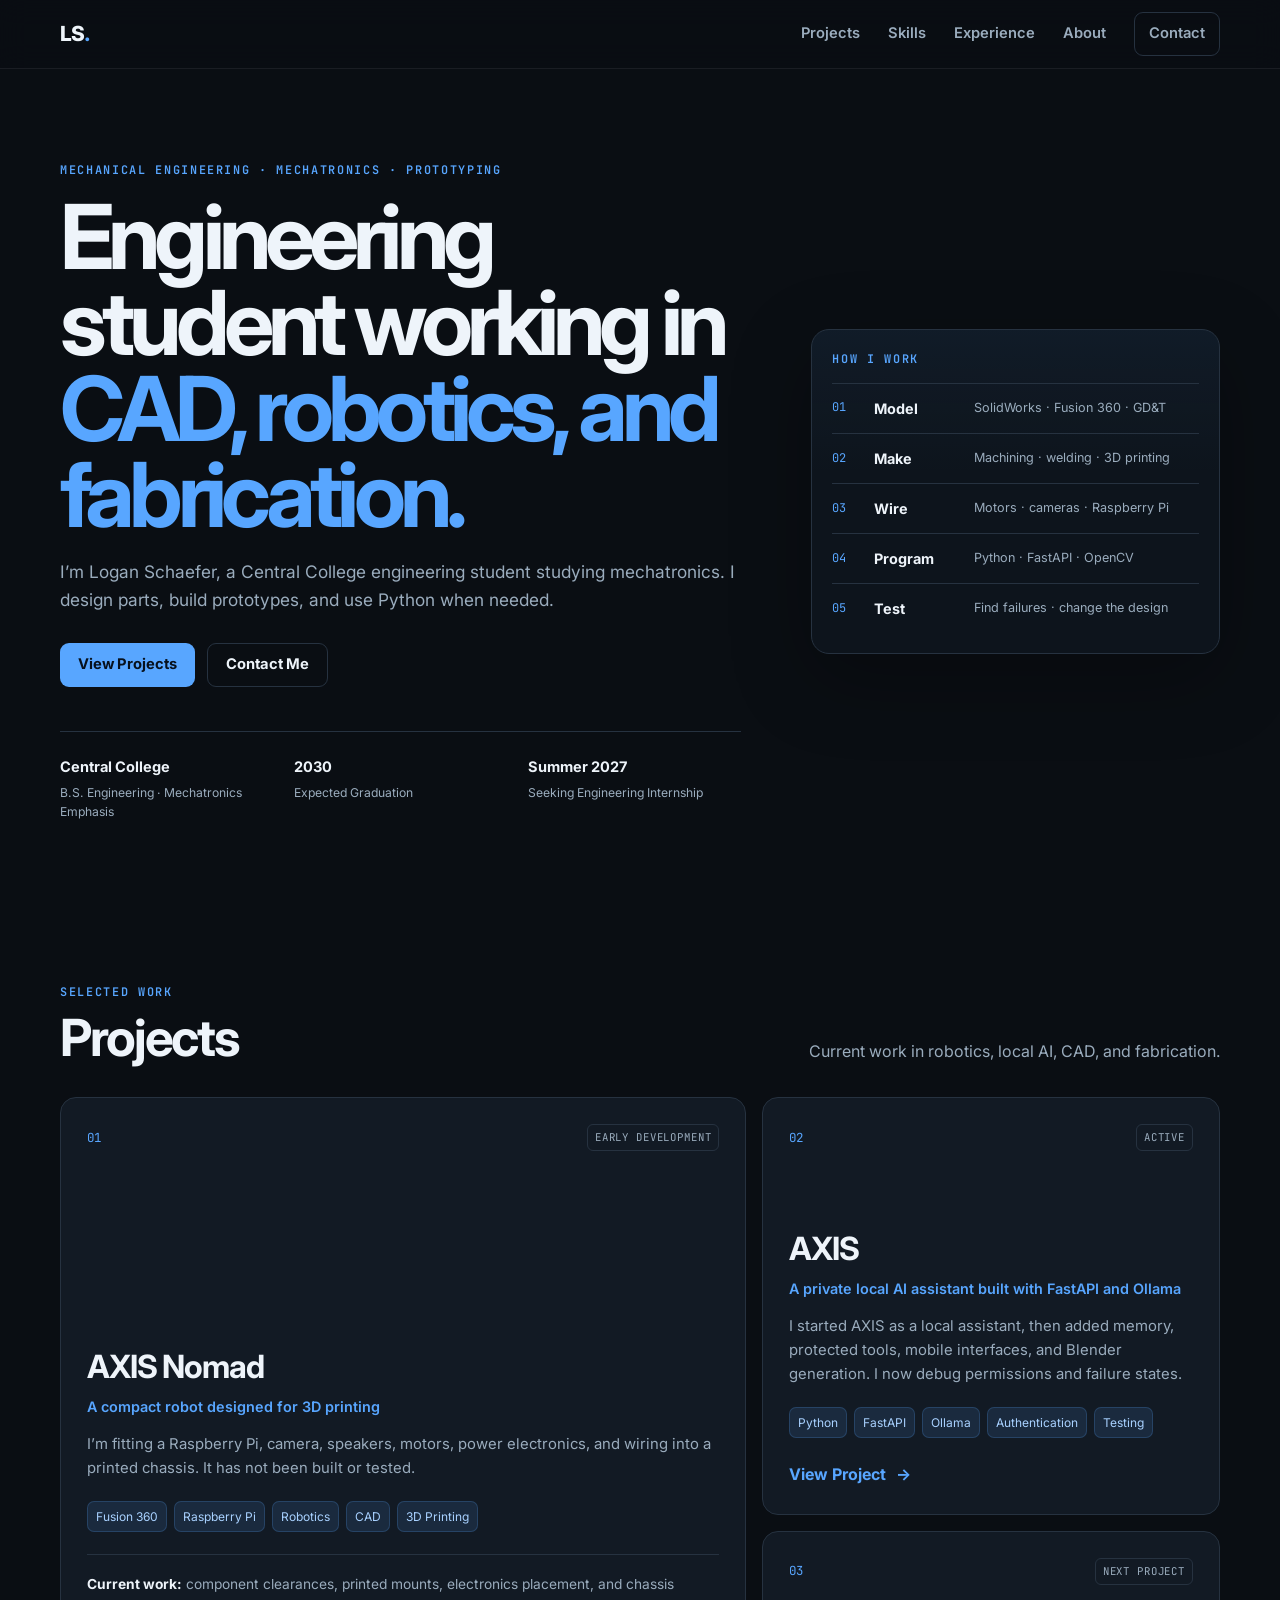
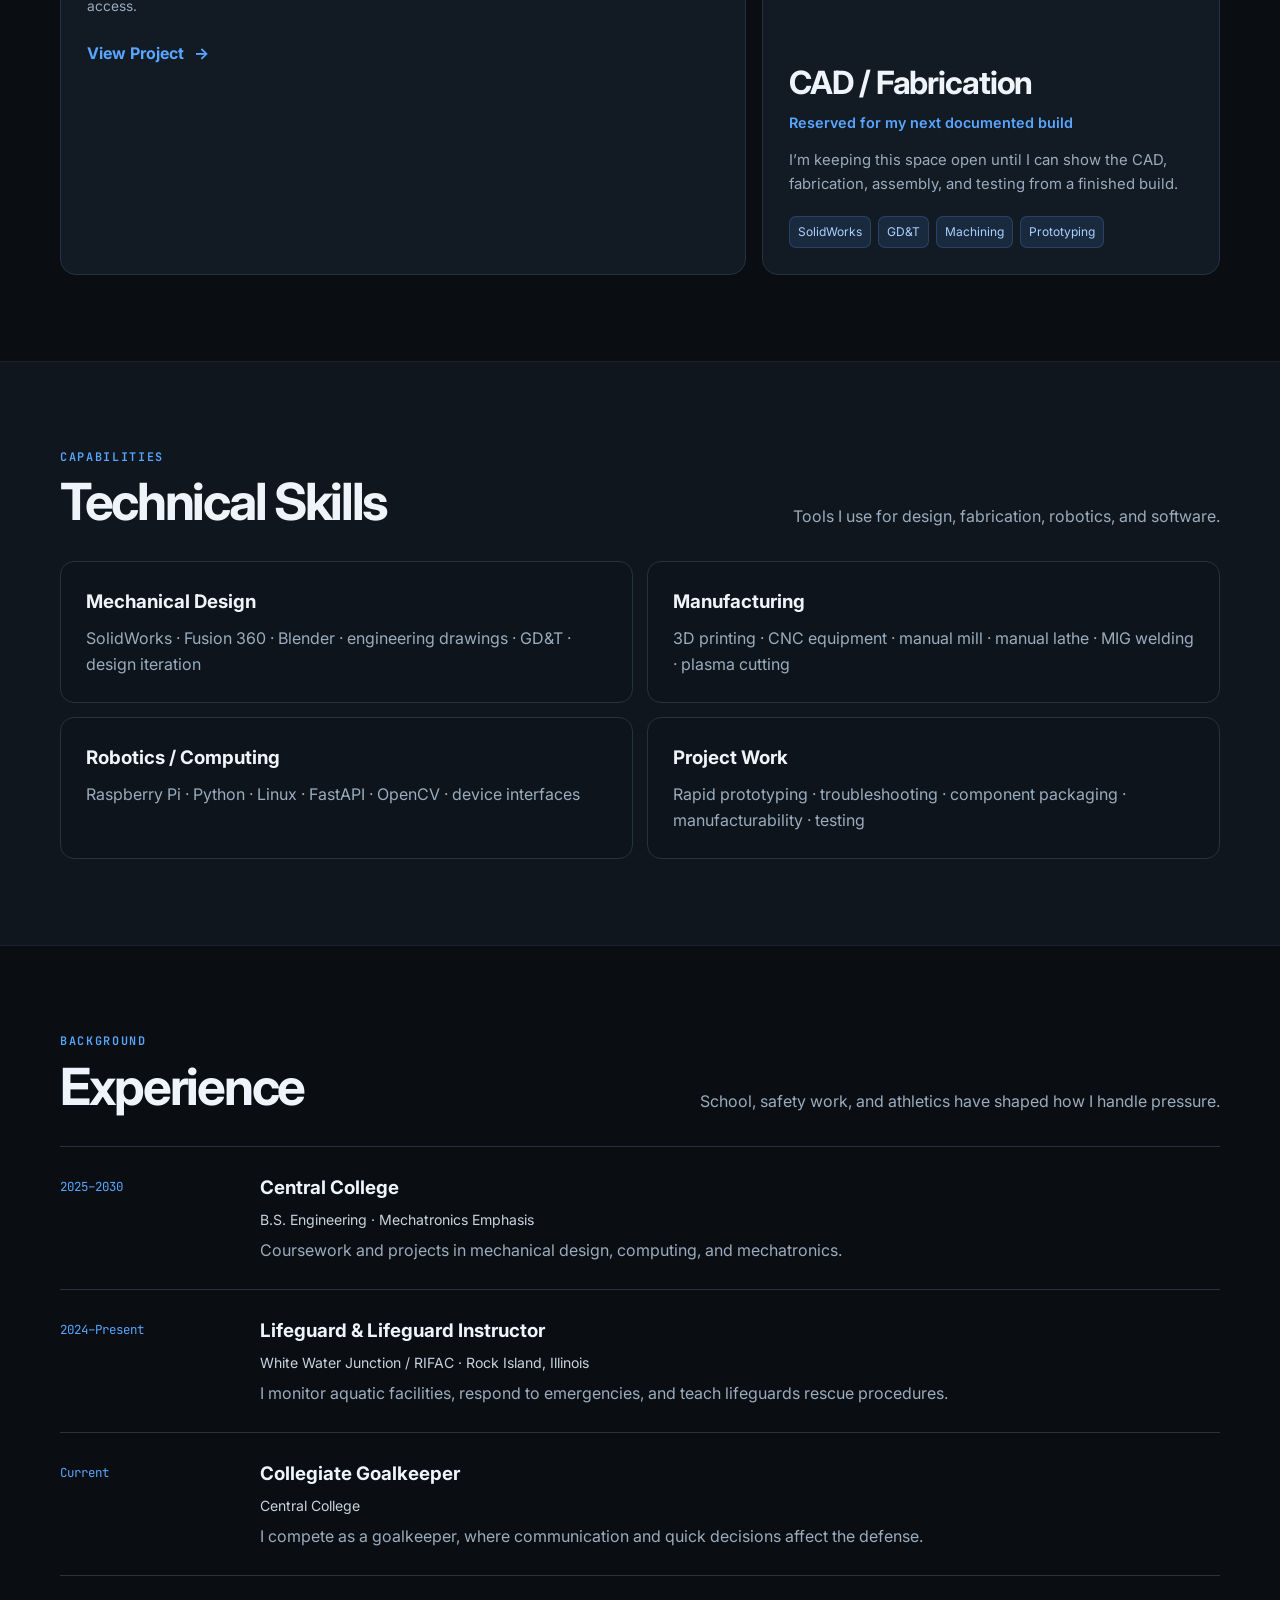
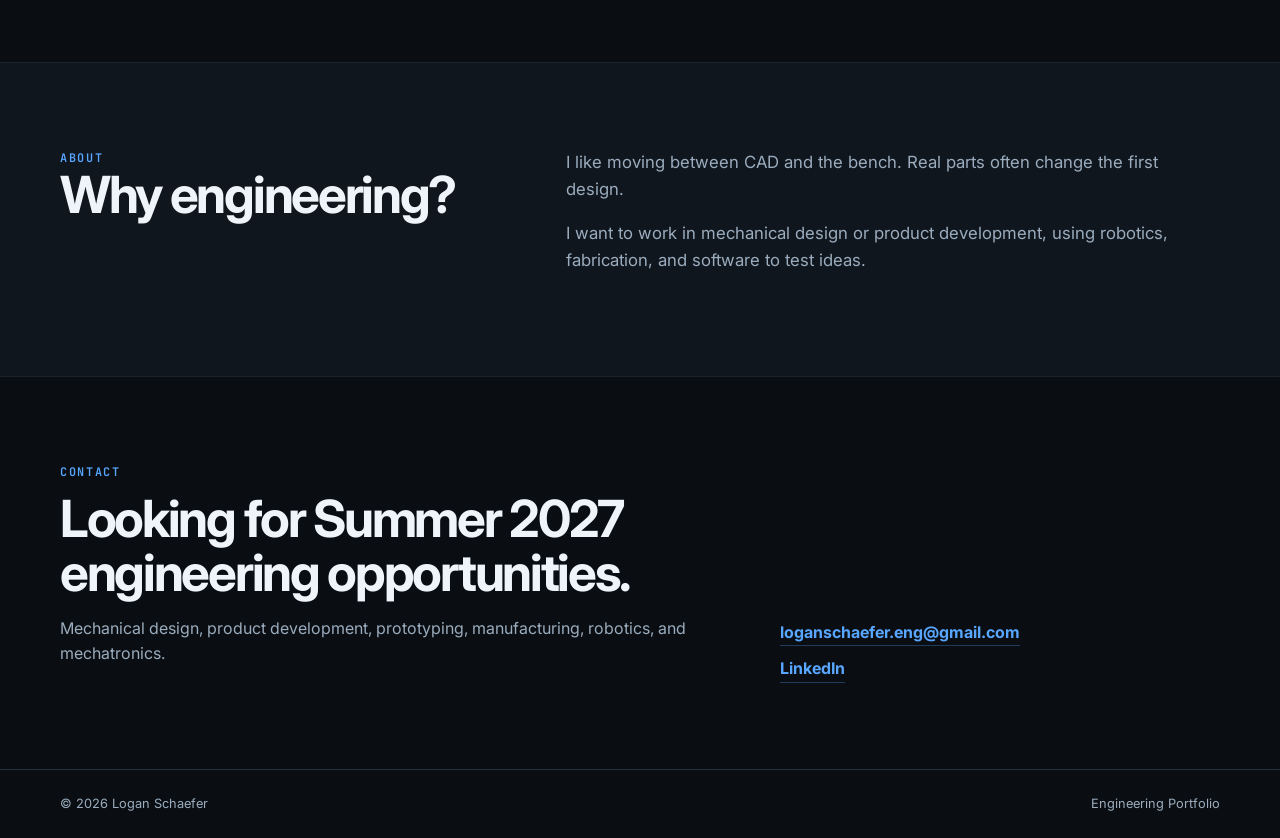
==== commit 68b164c0: "Humanize portfolio project copy" ====
--- a/index.html
+++ b/index.html
@@ -30,11 +30,10 @@
       <div class="container hero-grid">
         <div>
           <div class="eyebrow">MECHANICAL ENGINEERING · MECHATRONICS · PROTOTYPING</div>
-          <h1>I build ideas into <span>working systems.</span></h1>
+          <h1>Engineering student working in <span>CAD, robotics, and fabrication.</span></h1>
           <p class="hero-copy">
-            I’m Logan Schaefer, an engineering student focused on mechanical design,
-            additive manufacturing, robotics, and hands-on problem solving—from concept
-            and CAD through fabrication, testing, and iteration.
+            I’m Logan Schaefer, a Central College engineering student studying mechatronics.
+            I design parts, build prototypes, and use Python when needed.
           </p>
           <div class="hero-actions">
             <a class="btn primary" href="#projects">View Projects</a>
@@ -48,12 +47,12 @@
         </div>
 
         <div class="hero-panel" aria-hidden="true">
-          <div class="panel-label">ENGINEERING FOCUS</div>
-          <div class="system-line"><span>01</span><strong>Design</strong><em>CAD · GD&T · packaging</em></div>
-          <div class="system-line"><span>02</span><strong>Build</strong><em>Machining · welding · additive</em></div>
-          <div class="system-line"><span>03</span><strong>Integrate</strong><em>Raspberry Pi · software · hardware</em></div>
-          <div class="system-line"><span>04</span><strong>Test</strong><em>Measure · troubleshoot · validate</em></div>
-          <div class="system-line"><span>05</span><strong>Iterate</strong><em>Improve · simplify · refine</em></div>
+          <div class="panel-label">HOW I WORK</div>
+          <div class="system-line"><span>01</span><strong>Model</strong><em>SolidWorks · Fusion 360 · GD&T</em></div>
+          <div class="system-line"><span>02</span><strong>Make</strong><em>Machining · welding · 3D printing</em></div>
+          <div class="system-line"><span>03</span><strong>Wire</strong><em>Motors · cameras · Raspberry Pi</em></div>
+          <div class="system-line"><span>04</span><strong>Program</strong><em>Python · FastAPI · OpenCV</em></div>
+          <div class="system-line"><span>05</span><strong>Test</strong><em>Find failures · change the design</em></div>
         </div>
       </div>
     </section>
@@ -63,7 +62,7 @@
         <div class="section-kicker">SELECTED WORK</div>
         <div class="section-head">
           <h2>Projects</h2>
-          <p>Projects that combine mechanical thinking, software, robotics, and rapid prototyping.</p>
+          <p>Current work in robotics, local AI, CAD, and fabrication.</p>
         </div>
 
         <div class="projects-grid">
@@ -73,17 +72,16 @@
               <span class="status">EARLY DEVELOPMENT</span>
             </div>
             <h3>AXIS Nomad</h3>
-            <p class="project-subtitle">Mobile robotics + additive manufacturing platform</p>
+            <p class="project-subtitle">A compact robot designed for 3D printing</p>
             <p>
-              An early-stage compact mobile robotics concept designed as a physical AXIS endpoint.
-              Current work focuses on Raspberry Pi integration, modular mechanical packaging,
-              design for additive manufacturing, serviceability, and future subsystem interfaces.
+              I’m fitting a Raspberry Pi, camera, speakers, motors, power electronics, and wiring into
+              a printed chassis. It has not been built or tested.
             </p>
             <div class="tags">
-              <span>DfAM</span><span>Raspberry Pi</span><span>Robotics</span><span>CAD</span><span>System Integration</span>
+              <span>Fusion 360</span><span>Raspberry Pi</span><span>Robotics</span><span>CAD</span><span>3D Printing</span>
             </div>
             <div class="project-note">
-              <strong>Current focus:</strong> packaging, 3D-printed structures, camera/electronics placement, and modular architecture.
+              <strong>Current work:</strong> component clearances, printed mounts, electronics placement, and chassis access.
             </div>
 
             <a class="project-link" href="projects/nomad.html">
@@ -97,14 +95,13 @@
               <span class="status">ACTIVE</span>
             </div>
             <h3>AXIS</h3>
-            <p class="project-subtitle">Local-first AI systems engineering platform</p>
+            <p class="project-subtitle">A private local AI assistant built with FastAPI and Ollama</p>
             <p>
-              A private, actively developed FastAPI platform connecting local AI, retrieval,
-              permissioned tools, engineering workflows, and procedural CAD. I own the system
-              direction and validation process, using AI-assisted development tools to support implementation.
+              I started AXIS as a local assistant, then added memory, protected tools, mobile interfaces,
+              and Blender generation. I now debug permissions and failure states.
             </p>
             <div class="tags">
-              <span>Python</span><span>FastAPI</span><span>Local AI</span><span>Systems Integration</span><span>Validation</span>
+              <span>Python</span><span>FastAPI</span><span>Ollama</span><span>Authentication</span><span>Testing</span>
             </div>
 
             <a class="project-link" href="projects/axis.html">
@@ -115,14 +112,13 @@
           <article class="project-card">
             <div class="project-top">
               <span class="project-index">03</span>
-              <span class="status">PORTFOLIO SLOT</span>
-            </div>
-            <h3>CAD / Fabrication Project</h3>
-            <p class="project-subtitle">Add your strongest physical build here</p>
+              <span class="status">NEXT PROJECT</span>
+            </div>
+            <h3>CAD / Fabrication</h3>
+            <p class="project-subtitle">Reserved for my next documented build</p>
             <p>
-              This slot is intentionally reserved for a visual, hands-on project showing
-              design decisions, drawings, manufacturing, assembly, testing, and final results.
-              A polished school project, machined part, welded assembly, or 3D-printed mechanism would work well.
+              I’m keeping this space open until I can show the CAD, fabrication, assembly, and testing
+              from a finished build.
             </p>
             <div class="tags">
               <span>SolidWorks</span><span>GD&T</span><span>Machining</span><span>Prototyping</span>
@@ -137,7 +133,7 @@
         <div class="section-kicker">CAPABILITIES</div>
         <div class="section-head">
           <h2>Technical Skills</h2>
-          <p>A mechanical-first toolkit with enough software and electronics exposure to work across system boundaries.</p>
+          <p>Tools I use for design, fabrication, robotics, and software.</p>
         </div>
 
         <div class="skills-grid">
@@ -151,11 +147,11 @@
           </div>
           <div class="skill-group">
             <h3>Robotics / Computing</h3>
-            <p>Raspberry Pi · Python · Linux · FastAPI · OpenCV · hardware/software integration</p>
-          </div>
-          <div class="skill-group">
-            <h3>Engineering Approach</h3>
-            <p>Rapid prototyping · troubleshooting · component packaging · manufacturability · testing · iteration</p>
+            <p>Raspberry Pi · Python · Linux · FastAPI · OpenCV · device interfaces</p>
+          </div>
+          <div class="skill-group">
+            <h3>Project Work</h3>
+            <p>Rapid prototyping · troubleshooting · component packaging · manufacturability · testing</p>
           </div>
         </div>
       </div>
@@ -166,7 +162,7 @@
         <div class="section-kicker">BACKGROUND</div>
         <div class="section-head">
           <h2>Experience</h2>
-          <p>Technical work is only part of engineering; reliability, communication, and decision-making matter too.</p>
+          <p>School, safety work, and athletics have shaped how I handle pressure.</p>
         </div>
 
         <div class="timeline">
@@ -175,7 +171,7 @@
             <div>
               <h3>Central College</h3>
               <p class="muted">B.S. Engineering · Mechatronics Emphasis</p>
-              <p>Coursework and project work spanning mechanical design, engineering fundamentals, computing, and multidisciplinary systems.</p>
+              <p>Coursework and projects in mechanical design, computing, and mechatronics.</p>
             </div>
           </div>
           <div class="timeline-item">
@@ -183,7 +179,7 @@
             <div>
               <h3>Lifeguard & Lifeguard Instructor</h3>
               <p class="muted">White Water Junction / RIFAC · Rock Island, Illinois</p>
-              <p>Safety-critical work requiring rapid decisions, clear communication, procedural discipline, instruction, and calm performance under pressure.</p>
+              <p>I monitor aquatic facilities, respond to emergencies, and teach lifeguards rescue procedures.</p>
             </div>
           </div>
           <div class="timeline-item">
@@ -191,7 +187,7 @@
             <div>
               <h3>Collegiate Goalkeeper</h3>
               <p class="muted">Central College</p>
-              <p>Competitive athletics requiring preparation, communication, resilience, fast decision-making, and consistent performance.</p>
+              <p>I compete as a goalkeeper, where communication and quick decisions affect the defense.</p>
             </div>
           </div>
         </div>
@@ -206,13 +202,11 @@
         </div>
         <div class="about-copy">
           <p>
-            I’m most interested in engineering when a problem crosses traditional boundaries.
-            I like taking an idea, understanding how the pieces need to interact, creating a design,
-            building it, finding what fails, and improving the next version.
+            I like moving between CAD and the bench. Real parts often change the first design.
           </p>
           <p>
-            My long-term focus is mechanical engineering and product development, with robotics,
-            automation, additive manufacturing, and software as supporting tools for building more capable physical systems.
+            I want to work in mechanical design or product development, using robotics,
+            fabrication, and software to test ideas.
           </p>
         </div>
       </div>
--- a/styles.css
+++ b/styles.css
@@ -196,6 +196,7 @@
   .nav.open { display: flex; }
   .menu-btn { display: block; }
   .hero { padding-top: 62px; }
+  .hero h1 { font-size: 2.5rem; letter-spacing: -.045em; overflow-wrap: anywhere; }
   .hero-grid, .about-grid, .contact-wrap { grid-template-columns: 1fr; gap: 38px; }
   .hero-meta { grid-template-columns: 1fr; }
   .projects-grid { grid-template-columns: 1fr; }
@@ -209,7 +210,7 @@
 
 @media (max-width: 520px) {
   .container { width: min(calc(100% - 28px), var(--max)); }
-  h1 { font-size: 3.35rem; }
+  h1 { font-size: clamp(2.5rem, 14vw, 3.35rem); overflow-wrap: break-word; }
   .hero-actions { flex-direction: column; }
   .btn { width: 100%; }
   .system-line { grid-template-columns: 28px 80px 1fr; }
